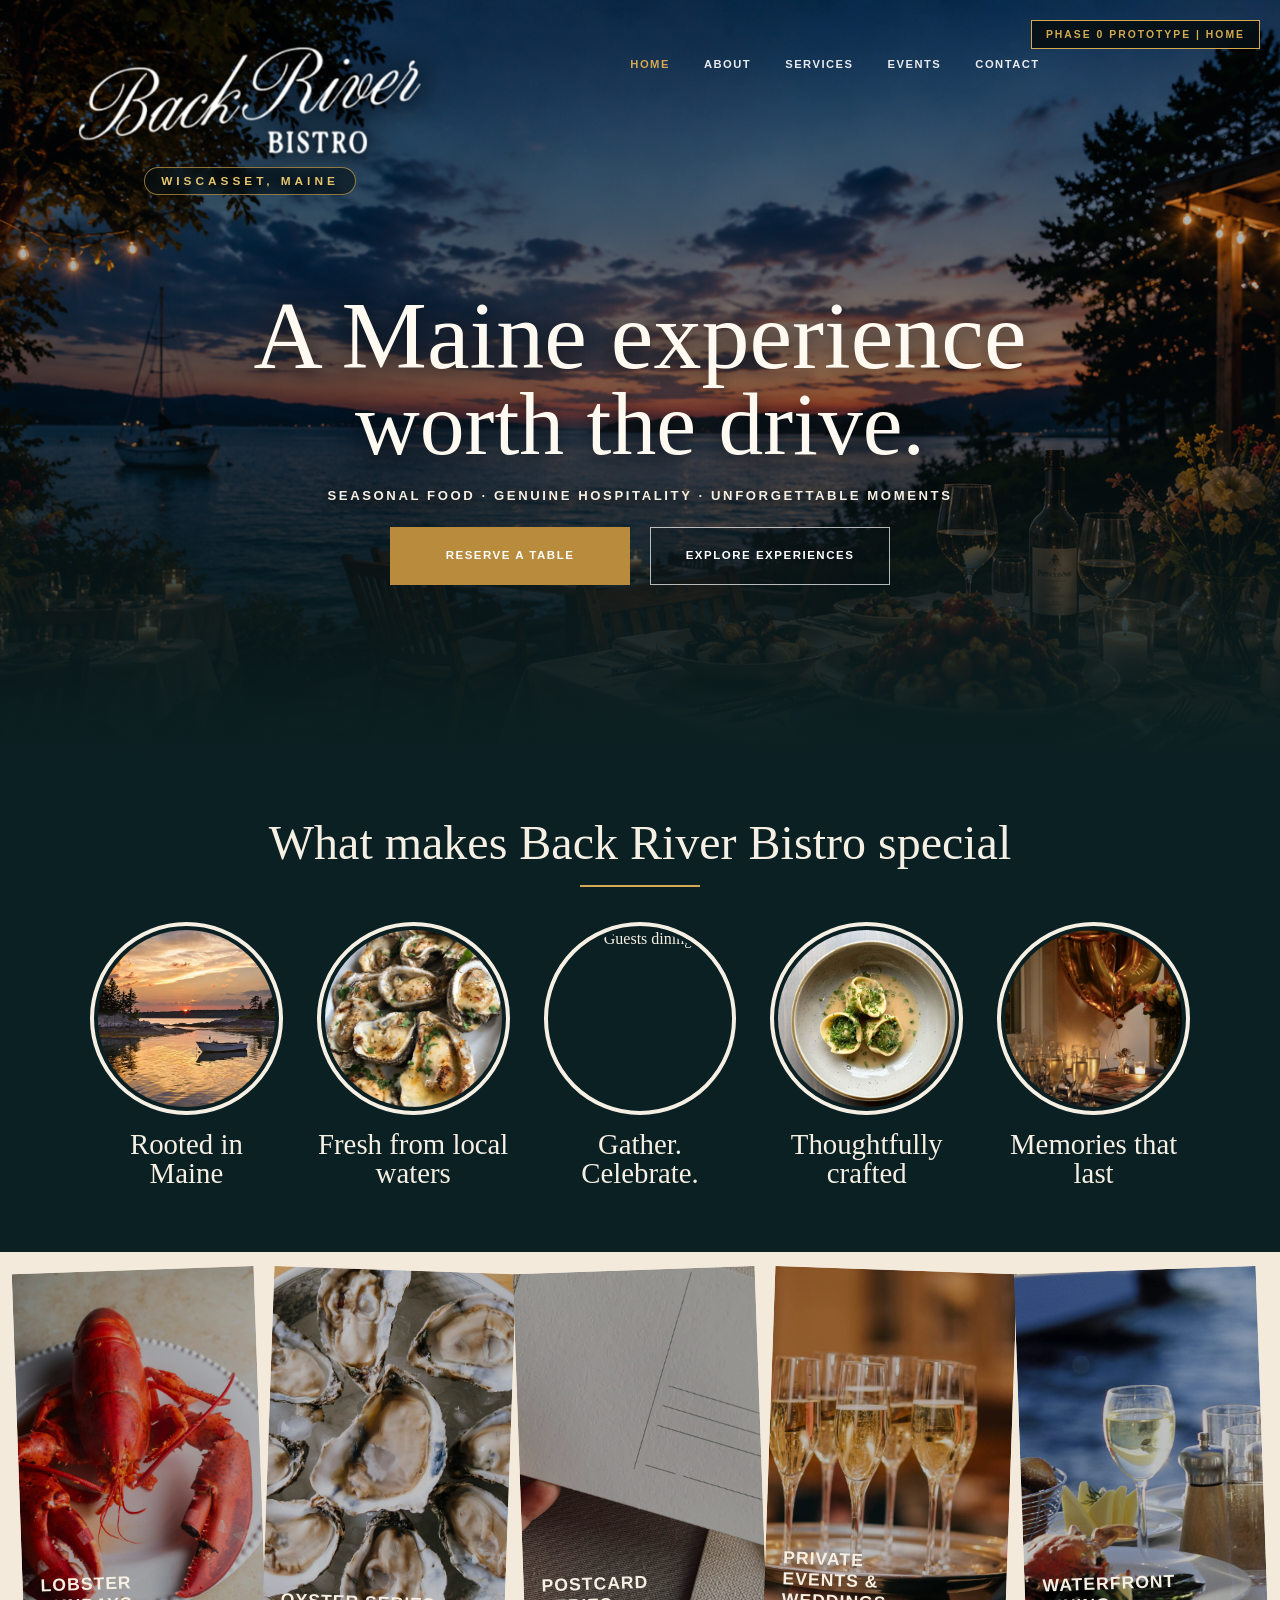
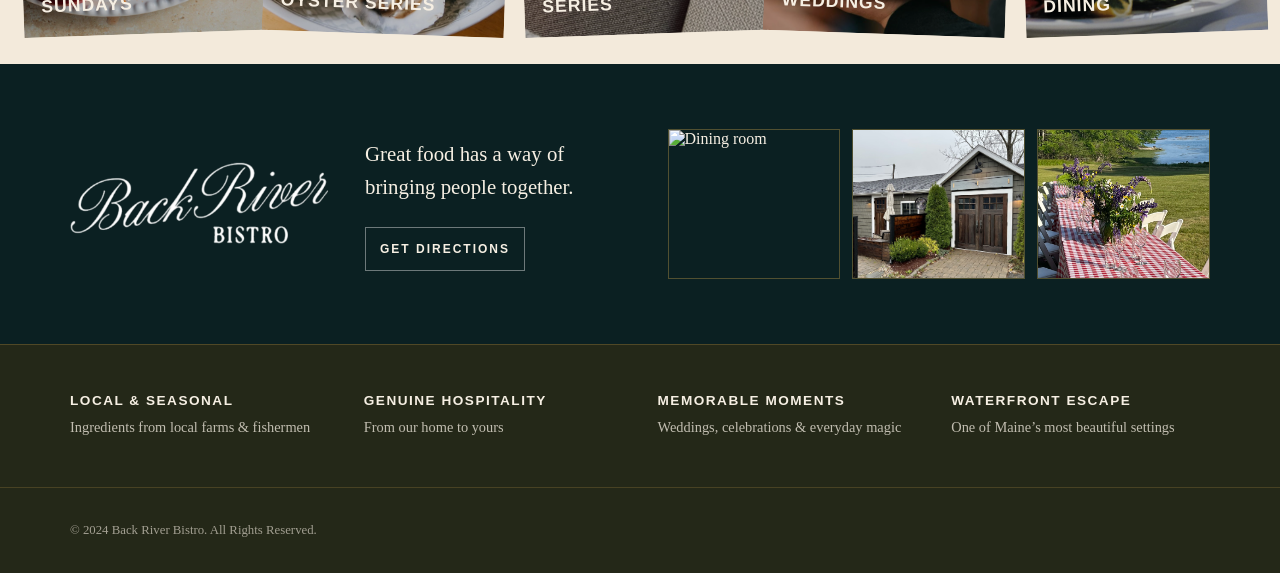
==== index.html @ caa7bf9b "Initial Prototype Version" ====
<!DOCTYPE html>
<html lang="en">
<head>
  <meta charset="UTF-8" />
  <meta name="viewport" content="width=device-width, initial-scale=1.0" />
  <title>Home | Back River Bistro</title>
  <link rel="stylesheet" href="../css/brb_style.css" />
</head>
<body>
    <div class="prototype-ribbon">
        Phase 0 Prototype | Home
    </div>
    <!--HEADER / HERO-->
    <header>
        <section class="hero">
            <nav class="navbar" aria-label="Main navigation">
                <div class="logo">
                    <a href="index.html">
                    <img
                        src="../assets/home/brb_logo.png"
                        alt="Back River Bistro"
                        class="logo-img"
                    >
                    </a>

                    <span class="logo-tagline">
                    Wiscasset, Maine
                    </span>
                </div>

                <ul class="nav-links">
                    <li><a href="index.html" class="active">Home</a></li>
                    <li><a href="about.html">About</a></li>
                    <li><a href="services.html">Services</a></li>
                    <li><a href="events.html">Events</a></li>
                    <li><a href="contact.html">Contact</a></li>
                </ul>

            </nav>
        
        

            <div class="hero-content">
                <h1>
                    <span>A Maine experience</span>
                    worth the drive.
                </h1>

                <p>Seasonal food · Genuine hospitality · Unforgettable moments</p>

                <div class="hero-buttons">
                    <a href="#" class="btn-primary">Reserve a Table</a>
                    <a href="events.html" class="btn outline">Explore Experiences</a>
                </div>
            </div>
        </section>
    </header>

    <!-- WHAT MAKES BRB SPECIAL -->
    <main>
        <section class="special-section">
            <h2>What makes Back River Bistro special</h2>

            <div class="special-grid">
                <div class="special-item">
                    <img src="../assets/home/maine-sunset.jpg" alt="Maine sunset">
                    <h3>Rooted in Maine</h3>
                </div>

                <div class="special-item">
                    <img src="../assets/home/oysters_1.jpeg" alt="Fresh oysters">
                    <h3>Fresh from local waters</h3>
                </div>

                <div class="special-item">
                    <img src="../assets/home/dining.jpg" alt="Guests dining">
                    <h3>Gather. Celebrate.</h3>
                </div>

                <div class="special-item">
                    <img src="../assets/home/dish.png" alt="Thoughtfully crafted dish">
                    <h3>Thoughtfully crafted</h3>
                </div>

                <div class="special-item">
                    <img src="../assets/home/brb_at_night.jpg" alt="Back River Bistro at night">
                    <h3>Memories that last</h3>
                </div>  

            </div>
        </section>

        <!-- EXPERIENCE CARDS -->
        <section class="experience-strip">
            <a href="#" class="experience-card">
                <img src="../assets/home/lobster.jpg" alt="Lobster Sundays">
                <h3>Lobster Sundays</h3>
            </a>

            <a href="#" class="experience-card">
                <img src="../assets/home/oysters_2.jpeg" alt="Oyster Series">
                <h3>Oyster Series</h3>
            </a>

            <a href="#" class="experience-card">
                <img src="../assets/home/postcard.png" alt="Postcard Series">
                <h3>Postcard Series</h3>
            </a>

            <a href="#" class="experience-card">
                <img src="../assets/home/private_events.png" alt="Private Events">
                <h3>Private Events & Weddings</h3>
            </a>

            <a href="#" class="experience-card">
                <img src="../assets/home/waterfront.png" alt="Waterfront Dining">
                <h3>Waterfront Dining</h3>
            </a>
        </section>

        <!-- CTA / MINI GALLERY -->
        <section class="bottom-showcase">
        <div class="showcase-text">

            <img
                src="../assets/home/brb_logo.png"
                alt="Back River Bistro Logo"
                class="showcase-logo"
            >

            <div class="showcase-content">

                <p class="showcase-message">
                    Great food has a way of bringing people together.
                </p>

                <a href="contact.html" class="showcase-btn">
                    Get Directions
                </a>

            </div>

        </div>   
            <div class="mini-gallery">
                <img src="../assets/home/dining.jpg" alt="Dining room">
                <img src="../assets/home/brb_img_1.jpeg" alt="Back River Bistro exterior">
                <img src="../assets/home/patio_dining.jpg" alt="Patio dining">
            </div>
        </section>
        <!--FOOTER FEATURES-->
        <section class="feature-footer">
            <div>
                <h4>Local & Seasonal</h4>
                <p>Ingredients from local farms & fishermen</p>
            </div>

            <div>
                <h4>Genuine Hospitality</h4>
                <p>From our home to yours</p>
            </div>

            <div>
                <h4>Memorable Moments</h4>
                <p>Weddings, celebrations & everyday magic</p>
            </div>

            <div>
                <h4>Waterfront Escape</h4>
                <p>One of Maine’s most beautiful settings</p>
            </div>        
        </section>

    </main>

    <footer>
        <p>© 2024 Back River Bistro. All Rights Reserved.</p>
    </footer>
</body>
</html>
---- css/brb_style.css ----
.prototype-ribbon {
    position: fixed;
    top: 20px;
    right: 20px;

    background: rgba(5,15,18,.9);
    color: #d4a94f;

    border: 1px solid #d4a94f;

    padding: 8px 14px;

    font-family: Arial, sans-serif;
    font-size: .65rem;
    font-weight: 700;
    letter-spacing: 2px;
    text-transform: uppercase;

    backdrop-filter: blur(8px);

    z-index: 9999;
}

/* =========================
   BACK RIVER BISTRO HOME
========================= */

html {
    scroll-behavior: smooth;
}

* {
    margin: 0;
    padding: 0;
    box-sizing: border-box;
}

body {
    font-family: Georgia, "Times New Roman", serif;
    background: #071315;
    color: #f6efe3;
}

a {
    text-decoration: none;
    color: inherit;
}

img {
    width: 100%;
    display: block;
}

/* HERO */

.hero {
    min-height: 760px;
    position: relative;
    padding: 28px 55px 80px;
    background:
        linear-gradient(
            rgba(5, 15, 18, 0.15),
            rgba(5, 15, 18, 0.68)
        ),
        url("../assets/home/home-hero.jpg") center/cover no-repeat;
    overflow: hidden;
}

.hero::after {
    content: "";
    position: absolute;
    inset: 0;
    background:
        radial-gradient(circle at center, rgba(255,255,255,0.05), transparent 40%),
        linear-gradient(to bottom, transparent 55%, #0b2022 100%);
    z-index: 1;
    pointer-events: none;
}

/* NAVBAR */

.navbar {
    width: 100%;
    max-width: 1450px;
    margin: 0 auto;
    display: grid;
    grid-template-columns: 390px 1fr auto;
    align-items: start;
    gap: 32px;
    position: relative;
    z-index: 3;
}

/* LOGO */

.logo {
    width: 390px;
    padding-top: 18px;
    display: flex;
    flex-direction: column;
    align-items: center;
}

.logo-img {
    width: 345px;
    max-width: 100%;
    filter:
        brightness(1.35)
        contrast(1.1)
        drop-shadow(0 4px 12px rgba(0,0,0,.95))
        drop-shadow(0 0 20px rgba(0,0,0,.7));
}

.logo-tagline {
    margin-top: 10px;
    padding: 6px 16px;
    background: rgba(5, 15, 18, .58);
    border: 1px solid rgba(212,169,79,.65);
    border-radius: 30px;
    backdrop-filter: blur(5px);

    font-family: Arial, sans-serif;
    font-size: .74rem;
    font-weight: 700;
    letter-spacing: 4px;
    text-transform: uppercase;
    color: #e5c46f;
    text-shadow: 0 2px 8px rgba(0,0,0,.9);
}

/* NAV LINKS */

.nav-links {
    list-style: none;
    display: flex;
    justify-content: center;
    gap: 34px;
    margin-top: 30px;

    font-family: Arial, sans-serif;
    font-size: 0.7rem;
    font-weight: 700;
    text-transform: uppercase;
    letter-spacing: 1.5px;
}

.nav-links a {
    color: #fff;
    opacity: 0.9;
    transition: color .25s ease, opacity .25s ease;
}

.nav-links a:hover,
.nav-links .active {
    color: #d4a94f;
    opacity: 1;
}

/* BUTTONS */


.btn-primary:hover {
    background: #d0a04d;
    transform: translateY(-2px);
}

/* HERO CONTENT */

.hero-content {
    position: relative;
    z-index: 3;
    text-align: center;
    max-width: 950px;
    margin: 95px auto 0;
}

.hero-content h1 {
    font-size: clamp(3.8rem, 7vw, 6.9rem);
    line-height: 0.95;
    font-weight: 400;
    color: #fffaf1;
    text-shadow: 0 5px 22px rgba(0,0,0,.7);
}

.hero-content h1 span {
    display: block;
    font-family: "Brush Script MT", cursive;
    font-size: clamp(4rem, 7.5vw, 7.4rem);
    font-weight: 400;
}

.hero-content p {
    margin-top: 22px;
    font-family: Arial, sans-serif;
    text-transform: uppercase;
    letter-spacing: 2.6px;
    font-size: 0.82rem;
    font-weight: 700;
    color: #f5efe3;
    text-shadow: 0 3px 12px rgba(0,0,0,.85);
}

.hero-buttons {
    margin-top: 24px;
    display: flex;
    justify-content: center;
    align-items: center;
    gap: 20px;
}

.hero-buttons a {
    width: 240px;
    height: 58px;
    padding: 0;

    display: flex;
    align-items: center;
    justify-content: center;

    font-family: Arial, sans-serif;
    font-size: 0.72rem;
    font-weight: 700;
    text-transform: uppercase;
    letter-spacing: 1.5px;
    line-height: 1;

    box-sizing: border-box;
}

.hero-buttons .btn-primary {
    background: #b88b3d;
    color: #fff;
    border: 1px solid #b88b3d;
}

.hero-buttons .btn.outline {
    background: rgba(5, 15, 18, .25);
    color: #fff;
    border: 1px solid rgba(255,255,255,.7);
}

.hero-buttons .btn-primary:hover,
.hero-buttons .btn.outline:hover {
    transform: translateY(-2px);
}

.hero-buttons .btn-primary:hover {
    background: #d0a04d;
    border-color: #d0a04d;
}

.hero-buttons .btn.outline:hover {
    background: rgba(255,255,255,.12);
}

.hero-buttons .btn-primary,
.hero-buttons .btn.outline {
    margin-top: 0;
    padding: 0;
}

/* SPECIAL SECTION */

.special-section {
    background: #0b2022;
    padding: 55px 70px 65px;
    position: relative;
}

.special-section h2 {
    text-align: center;
    font-family: "Brush Script MT", cursive;
    font-size: 3rem;
    font-weight: 400;
    margin-bottom: 35px;
}

.special-section h2::after {
    content: "";
    display: block;

    width: 120px;
    height: 2px;

    margin: 15px auto 0;

    background: #d4a94f;
}

.special-grid {
    display: grid;
    grid-template-columns: repeat(5, 1fr);
    gap: 34px;
    max-width: 1100px;
    margin: 0 auto;
}

.special-item {
    text-align: center;
}

.special-item img {
    aspect-ratio: 1 / 1;
    border-radius: 50%;
    object-fit: cover;

    border: 4px solid #f6efe3;
    padding: 4px;

    transition:
        transform 0.45s ease,
        border-color 0.45s ease,
        box-shadow 0.45s ease;
}

.special-item:hover img {
    transform: scale(1.08);

    border-color: #d4a94f;

    box-shadow:
        0 0 0 4px rgba(212,169,79,.15),
        0 12px 25px rgba(0,0,0,.25);
}

.special-item h3 {
    margin-top: 15px;
    font-family: "Brush Script MT", cursive;
    font-size: 1.8rem;
    font-weight: 400;
    line-height: 1;

    transition:
        color .35s ease,
        transform .35s ease;
}

.special-item:hover h3 {
    color: #d4a94f;
    transform: translateY(-3px);
}

/* EXPERIENCE CARDS */

.experience-strip {
    background: #f3eadb;
    display: grid;
    grid-template-columns: repeat(5, 1fr);
    gap: 8px;
    padding: 18px 18px 30px;
}

.experience-card {
    min-height: 230px;
    position: relative;
    overflow: hidden;
    transform: rotate(-2deg);
    transition:
        transform .35s ease,
        box-shadow .35s ease;
}

.experience-card:hover {
    transform: translateY(-8px) rotate(-2deg);

    box-shadow:
        0 15px 30px rgba(0,0,0,.25);
}

.experience-card:nth-child(even) {
    transform: rotate(2deg);
}

.experience-card:nth-child(even):hover {
    transform: translateY(-8px) rotate(2deg);
}

.experience-card img {
    height: 100%;
    object-fit: cover;
    filter: brightness(0.75);
    transition: transform 0.4s ease;
}

.experience-card:hover img {
    transform: scale(1.08);
}

.experience-card h3 {
    position: absolute;
    left: 18px;
    bottom: 20px;
    font-family: Arial, sans-serif;
    font-size: 1.1rem;
    text-transform: uppercase;
    letter-spacing: 1px;
    max-width: 160px;
}

/* BOTTOM SHOWCASE */

.bottom-showcase {
    background: #0b2022;
    padding: 65px 70px;
    display: grid;
    grid-template-columns: 1fr 1fr;
    gap: 55px;
    align-items: center;
}

.showcase-text {
    display: flex;
    align-items: center;
    gap: 35px;
}

.showcase-logo {
    width: 260px;
    flex-shrink: 0;
}

.showcase-content {
    display: flex;
    flex-direction: column;
    align-items: flex-start;
    gap: 24px;
}

.showcase-message {
    max-width: 280px;
    font-size: 1.3rem;
    line-height: 1.6;
    margin: 0;
}

.showcase-btn {
    display: flex;
    align-items: center;
    justify-content: center;

    width: 160px;
    height: 44px;

    border: 1px solid rgba(255,255,255,.4);

    font-family: Arial, sans-serif;
    font-size: .75rem;
    font-weight: 700;
    letter-spacing: 2px;
    text-transform: uppercase;

    transition: .3s;
}

.showcase-btn:hover {
    background: rgba(212,169,79,.15);
    border-color: #d4a94f;
}

.mini-gallery {
    display: grid;
    grid-template-columns: repeat(3, 1fr);
    gap: 12px;
}

.mini-gallery img {
    height: 150px;
    object-fit: cover;
    border: 1px solid rgba(212,169,79,0.35);
}

/* FEATURE FOOTER */

.feature-footer {
    background: #242818;
    padding: 48px 70px;
    display: grid;
    grid-template-columns: repeat(4, 1fr);
    gap: 35px;
    border-top: 1px solid rgba(212,169,79,0.25);
}


.feature-footer h4 {
    font-family: Arial, sans-serif;
    text-transform: uppercase;
    letter-spacing: 1.5px;
    color: #f6efe3;
    font-size: 0.85rem;
    margin-bottom: 8px;
}

.feature-footer p {
    font-size: 0.9rem;
    line-height: 1.6;
    color: rgba(246,239,227,0.75);
}

/* FOOTER */

footer {
    background: #242818;
    padding: 35px 70px;
    border-top: 1px solid rgba(212,169,79,0.2);
    color: rgba(246,239,227,0.6);
    font-size: 0.8rem;
}

/*******************
MOBILE RESPONSIVE
*********************/


@media (max-width: 1100px) {
    .navbar {
        grid-template-columns: 300px 1fr auto;
        gap: 24px;
    }

    .logo {
        width: 300px;
    }

    .logo-img {
        width: 260px;
    }

    .nav-links {
        gap: 22px;
        font-size: 0.65rem;
    }

    .bottom-showcase {
        grid-template-columns: 1fr;
        gap: 40px;
    }

    .mini-gallery img {
        height: 190px;
    }
}

@media (max-width: 900px) {
    .hero {
        min-height: 760px;
        padding: 24px;
    }

    .navbar {
        grid-template-columns: 1fr;
        justify-items: center;
        gap: 18px;
    }

    .logo {
        width: auto;
        padding-top: 5px;
    }

    .logo-img {
        width: 230px;
    }

    .logo-tagline {
        font-size: .62rem;
        letter-spacing: 3px;
    }

    .nav-links {
        flex-wrap: wrap;
        justify-content: center;
        gap: 18px;
        margin-top: 8px;
    }

    .hero-content {
        margin-top: 70px;
    }

    .special-grid {
        grid-template-columns: repeat(3, 1fr);
    }

    .experience-strip {
        grid-template-columns: repeat(2, 1fr);
    }

    .feature-footer {
        grid-template-columns: repeat(2, 1fr);
    }

    .showcase-text {
        justify-content: center;
    }
}

@media (max-width: 600px) {
    .hero {
        min-height: 720px;
        padding: 20px;
    }

    .logo-img {
        width: 190px;
    }

    .nav-links {
        font-size: .62rem;
        gap: 14px;
    }

    .hero-content h1 {
        font-size: 3.2rem;
    }

    .hero-content h1 span {
        font-size: 3.5rem;
    }

    .hero-content p {
        font-size: .68rem;
        line-height: 1.8;
    }

    .hero-buttons {
        flex-direction: column;
        align-items: center;
    }

    .hero-buttons a {
        width: 100%;
        max-width: 260px;
    }

    .special-section {
        padding: 45px 24px;
    }

    .special-grid,
    .experience-strip,
    .feature-footer {
        grid-template-columns: 1fr;
    }

    .bottom-showcase {
        padding: 50px 24px;
    }

    .showcase-text {
        flex-direction: column;
        text-align: center;
        gap: 24px;
    }

    .showcase-logo {
        width: 240px;
    }

    .showcase-content {
        align-items: center;
    }

    .showcase-message {
        font-size: 1.15rem;
    }

    .mini-gallery {
        grid-template-columns: 1fr;
    }

    .mini-gallery img {
        height: 220px;
    }

    .feature-footer {
        padding: 40px 24px;
        text-align: center;
    }

    footer {
        padding: 28px 24px;
        text-align: center;
    }
}
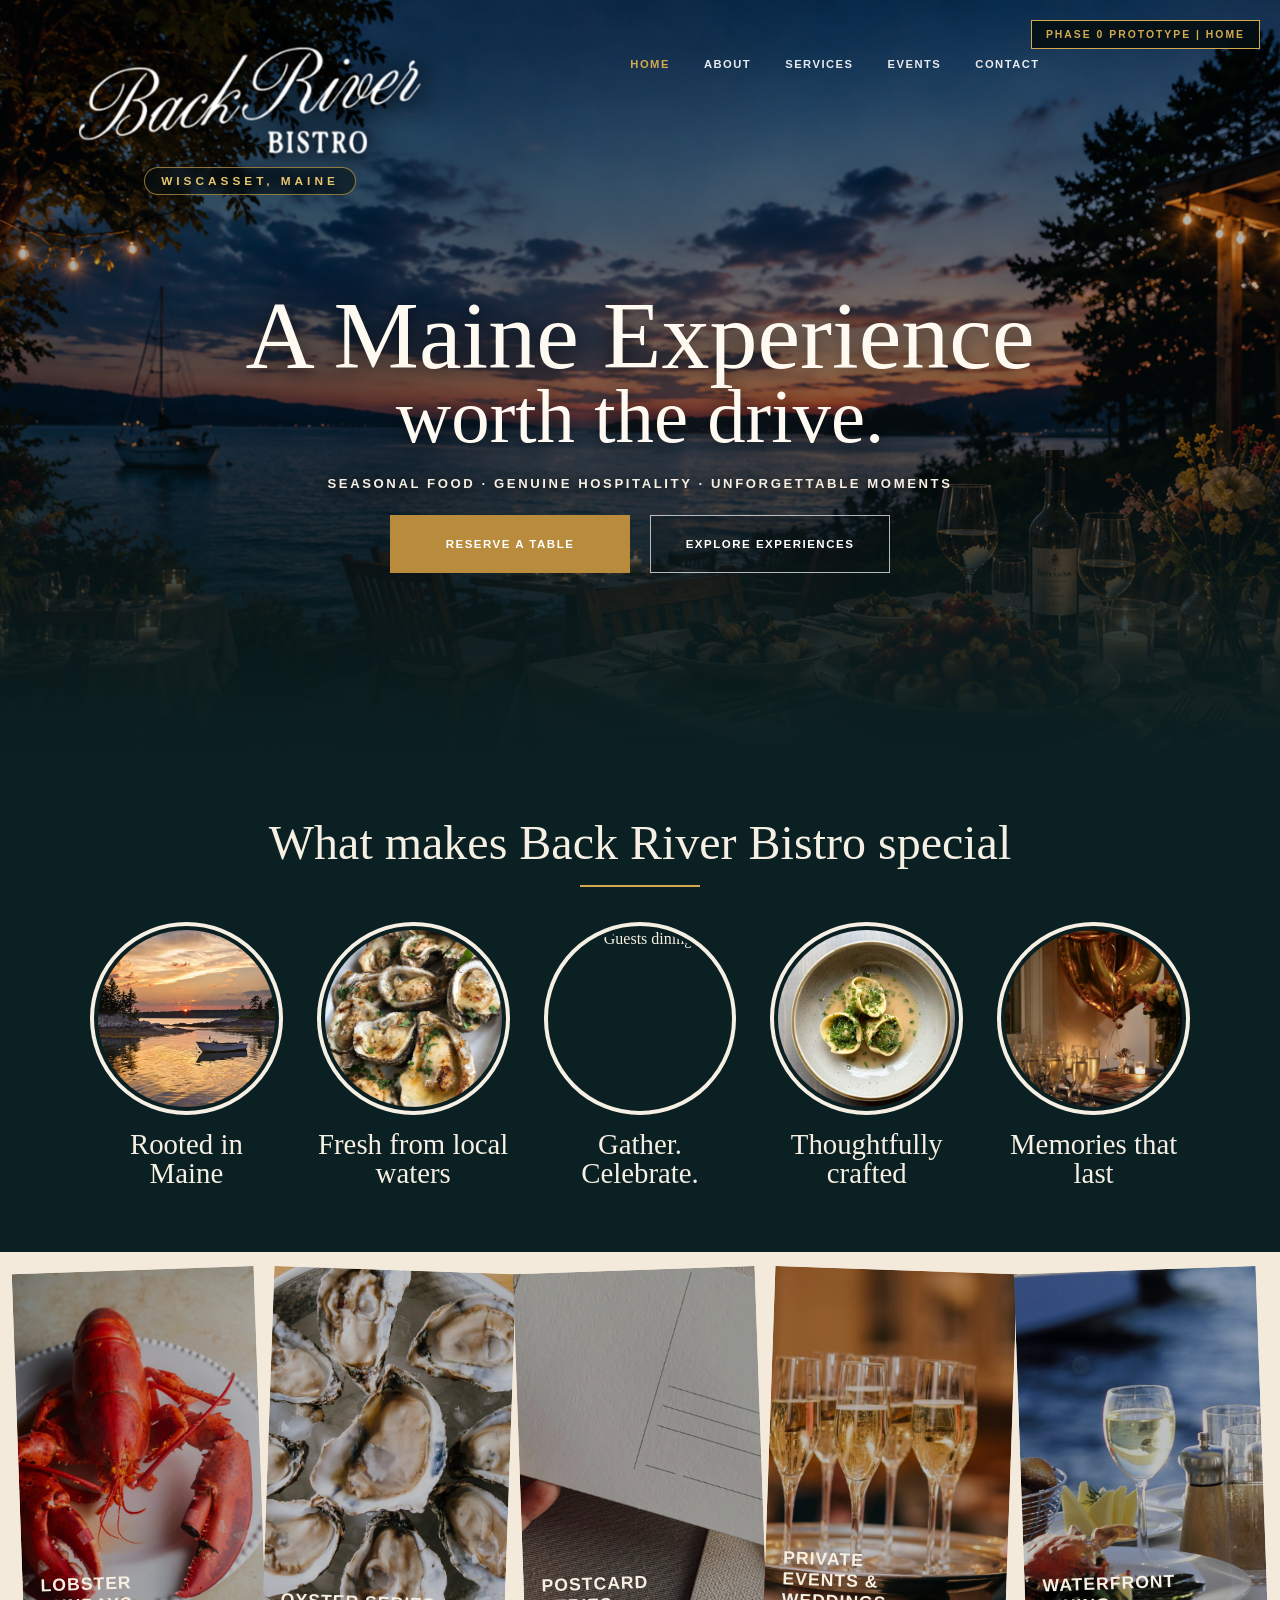
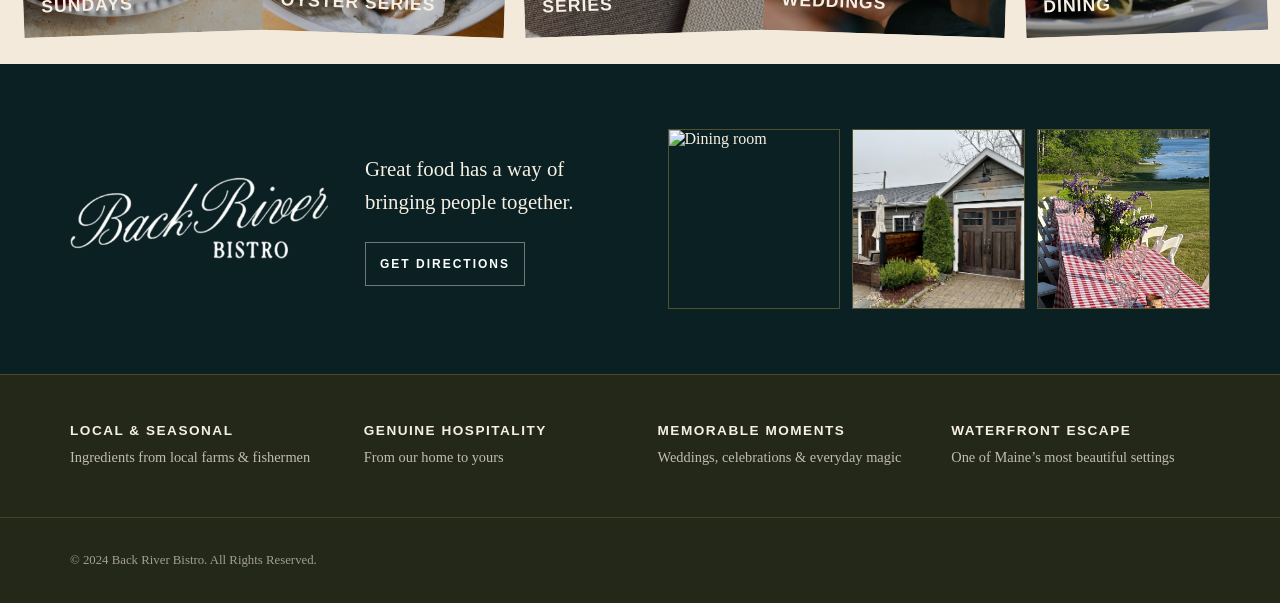
==== commit 43f3e412: "Polish About page responsiveness and reusable CSS" ====
--- a/index.html
+++ b/index.html
@@ -4,7 +4,7 @@
   <meta charset="UTF-8" />
   <meta name="viewport" content="width=device-width, initial-scale=1.0" />
   <title>Home | Back River Bistro</title>
-  <link rel="stylesheet" href="../css/brb_style.css" />
+  <link rel="stylesheet" href="css/brb_style.css" />
 </head>
 <body>
     <div class="prototype-ribbon">
@@ -17,7 +17,7 @@
                 <div class="logo">
                     <a href="index.html">
                     <img
-                        src="../assets/home/brb_logo.png"
+                        src="assets/home/brb_logo.png"
                         alt="Back River Bistro"
                         class="logo-img"
                     >
@@ -42,7 +42,7 @@
 
             <div class="hero-content">
                 <h1>
-                    <span>A Maine experience</span>
+                    <span>A Maine Experience</span>
                     worth the drive.
                 </h1>
 
@@ -59,31 +59,33 @@
     <!-- WHAT MAKES BRB SPECIAL -->
     <main>
         <section class="special-section">
-            <h2>What makes Back River Bistro special</h2>
+            <h2 class="special-title">
+                What makes Back River Bistro special
+            </h2>
 
             <div class="special-grid">
                 <div class="special-item">
-                    <img src="../assets/home/maine-sunset.jpg" alt="Maine sunset">
+                    <img src="assets/home/maine-sunset.jpg" alt="Maine sunset">
                     <h3>Rooted in Maine</h3>
                 </div>
 
                 <div class="special-item">
-                    <img src="../assets/home/oysters_1.jpeg" alt="Fresh oysters">
+                    <img src="assets/home/oysters_1.jpeg" alt="Fresh oysters">
                     <h3>Fresh from local waters</h3>
                 </div>
 
                 <div class="special-item">
-                    <img src="../assets/home/dining.jpg" alt="Guests dining">
+                    <img src="assets/home/dining.jpg" alt="Guests dining">
                     <h3>Gather. Celebrate.</h3>
                 </div>
 
                 <div class="special-item">
-                    <img src="../assets/home/dish.png" alt="Thoughtfully crafted dish">
+                    <img src="assets/home/dish.png" alt="Thoughtfully crafted dish">
                     <h3>Thoughtfully crafted</h3>
                 </div>
 
                 <div class="special-item">
-                    <img src="../assets/home/brb_at_night.jpg" alt="Back River Bistro at night">
+                    <img src="assets/home/brb_at_night.jpg" alt="Back River Bistro at night">
                     <h3>Memories that last</h3>
                 </div>  
 
@@ -93,27 +95,27 @@
         <!-- EXPERIENCE CARDS -->
         <section class="experience-strip">
             <a href="#" class="experience-card">
-                <img src="../assets/home/lobster.jpg" alt="Lobster Sundays">
+                <img src="assets/home/lobster.jpg" alt="Lobster Sundays">
                 <h3>Lobster Sundays</h3>
             </a>
 
             <a href="#" class="experience-card">
-                <img src="../assets/home/oysters_2.jpeg" alt="Oyster Series">
+                <img src="assets/home/oysters_2.jpeg" alt="Oyster Series">
                 <h3>Oyster Series</h3>
             </a>
 
             <a href="#" class="experience-card">
-                <img src="../assets/home/postcard.png" alt="Postcard Series">
+                <img src="assets/home/postcard.png" alt="Postcard Series">
                 <h3>Postcard Series</h3>
             </a>
 
             <a href="#" class="experience-card">
-                <img src="../assets/home/private_events.png" alt="Private Events">
+                <img src="assets/home/private_events.png" alt="Private Events">
                 <h3>Private Events & Weddings</h3>
             </a>
 
             <a href="#" class="experience-card">
-                <img src="../assets/home/waterfront.png" alt="Waterfront Dining">
+                <img src="assets/home/waterfront.png" alt="Waterfront Dining">
                 <h3>Waterfront Dining</h3>
             </a>
         </section>
@@ -123,7 +125,7 @@
         <div class="showcase-text">
 
             <img
-                src="../assets/home/brb_logo.png"
+                src="assets/home/brb_logo.png"
                 alt="Back River Bistro Logo"
                 class="showcase-logo"
             >
@@ -142,9 +144,9 @@
 
         </div>   
             <div class="mini-gallery">
-                <img src="../assets/home/dining.jpg" alt="Dining room">
-                <img src="../assets/home/brb_img_1.jpeg" alt="Back River Bistro exterior">
-                <img src="../assets/home/patio_dining.jpg" alt="Patio dining">
+                <img src="assets/home/dining.jpg" alt="Dining room">
+                <img src="assets/home/brb_img_1.jpeg" alt="Back River Bistro exterior">
+                <img src="assets/home/patio_dining.jpg" alt="Patio dining">
             </div>
         </section>
         <!--FOOTER FEATURES-->
--- a/css/brb_style.css
+++ b/css/brb_style.css
@@ -1,87 +1,159 @@
+/* =========================
+   BACK RIVER BISTRO
+   PHASE 0 PROTOTYPE CSS
+========================= */
+
+:root {
+    --dark: #071315;
+    --deep-teal: #0b2022;
+    --olive: #242818;
+    --olive-dark: #1f2416;
+    --cream: #f6efe3;
+    --cream-dark: #efe7d8;
+    --gold: #b88b3d;
+    --gold-light: #d4a94f;
+    --text-dark: #1d1d1d;
+    --text-muted: #555;
+    --white: #fff;
+
+    --font-serif: Georgia, "Times New Roman", serif;
+    --font-script: "Brush Script MT", cursive;
+    --font-sans: Arial, sans-serif;
+
+    --content-wide: 1450px;
+    --transition: 0.3s ease;
+}
+
+/* =========================
+   RESET / BASE
+========================= */
+
+html {
+    scroll-behavior: smooth;
+}
+
+* {
+    margin: 0;
+    padding: 0;
+    box-sizing: border-box;
+}
+
+body {
+    font-family: var(--font-serif);
+    background: var(--dark);
+    color: var(--cream);
+}
+
+a {
+    text-decoration: none;
+    color: inherit;
+}
+
+img {
+    width: 100%;
+    display: block;
+}
+
+/* =========================
+   PROTOTYPE RIBBON
+========================= */
+
 .prototype-ribbon {
     position: fixed;
     top: 20px;
     right: 20px;
-
     background: rgba(5,15,18,.9);
-    color: #d4a94f;
-
-    border: 1px solid #d4a94f;
-
+    color: var(--gold-light);
+    border: 1px solid var(--gold-light);
     padding: 8px 14px;
-
-    font-family: Arial, sans-serif;
+    font-family: var(--font-sans);
     font-size: .65rem;
     font-weight: 700;
     letter-spacing: 2px;
     text-transform: uppercase;
-
     backdrop-filter: blur(8px);
-
     z-index: 9999;
 }
 
 /* =========================
-   BACK RIVER BISTRO HOME
+   REUSABLE BUTTONS
 ========================= */
 
-html {
-    scroll-behavior: smooth;
-}
-
-* {
-    margin: 0;
-    padding: 0;
-    box-sizing: border-box;
-}
-
-body {
-    font-family: Georgia, "Times New Roman", serif;
-    background: #071315;
-    color: #f6efe3;
-}
-
-a {
-    text-decoration: none;
-    color: inherit;
-}
-
-img {
-    width: 100%;
-    display: block;
-}
-
-/* HERO */
-
-.hero {
-    min-height: 760px;
+.btn,
+.btn-primary,
+.btn-outline,
+.small-outline-btn,
+.showcase-btn {
+    display: inline-flex;
+    align-items: center;
+    justify-content: center;
+    font-family: var(--font-sans);
+    font-weight: 700;
+    text-transform: uppercase;
+    letter-spacing: 1.5px;
+    transition: var(--transition);
+}
+
+.btn-primary {
+    background: var(--gold);
+    color: var(--white);
+    border: 1px solid var(--gold);
+}
+
+.btn-primary:hover {
+    background: #d0a04d;
+    border-color: #d0a04d;
+    transform: translateY(-2px);
+}
+
+.btn-outline,
+.showcase-btn,
+.small-outline-btn {
+    background: transparent;
+    color: var(--gold);
+    border: 1px solid var(--gold);
+}
+
+.btn-outline:hover,
+.showcase-btn:hover,
+.small-outline-btn:hover {
+    background: var(--gold);
+    color: var(--white);
+}
+
+/* =========================
+   UNIVERSAL SECTION DIVIDER
+========================= */
+
+.section-divider {
     position: relative;
-    padding: 28px 55px 80px;
-    background:
-        linear-gradient(
-            rgba(5, 15, 18, 0.15),
-            rgba(5, 15, 18, 0.68)
-        ),
-        url("../assets/home/home-hero.jpg") center/cover no-repeat;
-    overflow: hidden;
-}
-
-.hero::after {
+}
+
+.section-divider::before {
     content: "";
     position: absolute;
-    inset: 0;
-    background:
-        radial-gradient(circle at center, rgba(255,255,255,0.05), transparent 40%),
-        linear-gradient(to bottom, transparent 55%, #0b2022 100%);
-    z-index: 1;
-    pointer-events: none;
-}
-
-/* NAVBAR */
+    top: -2px;
+    left: 0;
+    width: 100%;
+    height: 4px;
+    background: linear-gradient(
+        to bottom,
+        var(--cream) 0,
+        var(--cream) 2px,
+        rgba(212,169,79,.65) 2px,
+        rgba(212,169,79,.65) 4px
+    );
+    box-shadow: 0 1px 3px rgba(0,0,0,.08);
+    z-index: 10;
+}
+
+/* =========================
+   NAVBAR / LOGO
+========================= */
 
 .navbar {
     width: 100%;
-    max-width: 1450px;
+    max-width: var(--content-wide);
     margin: 0 auto;
     display: grid;
     grid-template-columns: 390px 1fr auto;
@@ -90,8 +162,6 @@
     position: relative;
     z-index: 3;
 }
-
-/* LOGO */
 
 .logo {
     width: 390px;
@@ -118,8 +188,7 @@
     border: 1px solid rgba(212,169,79,.65);
     border-radius: 30px;
     backdrop-filter: blur(5px);
-
-    font-family: Arial, sans-serif;
+    font-family: var(--font-sans);
     font-size: .74rem;
     font-weight: 700;
     letter-spacing: 4px;
@@ -128,43 +197,87 @@
     text-shadow: 0 2px 8px rgba(0,0,0,.9);
 }
 
-/* NAV LINKS */
-
 .nav-links {
     list-style: none;
     display: flex;
     justify-content: center;
     gap: 34px;
     margin-top: 30px;
-
-    font-family: Arial, sans-serif;
-    font-size: 0.7rem;
+    font-family: var(--font-sans);
+    font-size: .7rem;
     font-weight: 700;
     text-transform: uppercase;
     letter-spacing: 1.5px;
 }
 
 .nav-links a {
-    color: #fff;
-    opacity: 0.9;
-    transition: color .25s ease, opacity .25s ease;
+    color: var(--white);
+    opacity: .9;
+    transition: var(--transition);
 }
 
 .nav-links a:hover,
 .nav-links .active {
-    color: #d4a94f;
+    color: var(--gold-light);
     opacity: 1;
 }
 
-/* BUTTONS */
-
-
-.btn-primary:hover {
-    background: #d0a04d;
-    transform: translateY(-2px);
-}
-
-/* HERO CONTENT */
+/* =========================
+   REUSABLE EYEBROW
+========================= */
+
+.eyebrow{
+    display: inline-flex;
+    flex-direction: column;
+    align-items: flex-start;
+
+    font-family: var(--font-script);
+    font-size: 2.3rem;
+    font-weight: 400;
+    line-height: 1;
+
+    color: var(--gold);
+
+    margin-bottom: 22px;
+}
+
+.eyebrow::after{
+    content: "";
+    display: block;
+
+    width: 56px;
+    height: 2px;
+
+    margin-top: 12px;
+
+    background: var(--gold-light);
+    opacity: .8;
+}
+
+/* =========================
+   HOME PAGE
+========================= */
+
+.hero {
+    min-height: 760px;
+    position: relative;
+    padding: 28px 55px 80px;
+    background:
+        linear-gradient(rgba(5, 15, 18, .15), rgba(5, 15, 18, .68)),
+        url("../assets/home/home-hero.jpg") center/cover no-repeat;
+    overflow: hidden;
+}
+
+.hero::after {
+    content: "";
+    position: absolute;
+    inset: 0;
+    background:
+        radial-gradient(circle at center, rgba(255,255,255,.05), transparent 40%),
+        linear-gradient(to bottom, transparent 55%, var(--deep-teal) 100%);
+    z-index: 1;
+    pointer-events: none;
+}
 
 .hero-content {
     position: relative;
@@ -175,8 +288,8 @@
 }
 
 .hero-content h1 {
-    font-size: clamp(3.8rem, 7vw, 6.9rem);
-    line-height: 0.95;
+    font-size: clamp(3.2rem, 6vw, 5.8rem);
+    line-height: .95;
     font-weight: 400;
     color: #fffaf1;
     text-shadow: 0 5px 22px rgba(0,0,0,.7);
@@ -184,19 +297,19 @@
 
 .hero-content h1 span {
     display: block;
-    font-family: "Brush Script MT", cursive;
+    font-family: var(--font-script);
     font-size: clamp(4rem, 7.5vw, 7.4rem);
     font-weight: 400;
 }
 
 .hero-content p {
     margin-top: 22px;
-    font-family: Arial, sans-serif;
+    font-family: var(--font-sans);
     text-transform: uppercase;
     letter-spacing: 2.6px;
-    font-size: 0.82rem;
+    font-size: .82rem;
     font-weight: 700;
-    color: #f5efe3;
+    color: var(--cream);
     text-shadow: 0 3px 12px rgba(0,0,0,.85);
 }
 
@@ -212,64 +325,31 @@
     width: 240px;
     height: 58px;
     padding: 0;
-
-    display: flex;
-    align-items: center;
-    justify-content: center;
-
-    font-family: Arial, sans-serif;
-    font-size: 0.72rem;
-    font-weight: 700;
-    text-transform: uppercase;
-    letter-spacing: 1.5px;
-    line-height: 1;
-
-    box-sizing: border-box;
-}
-
-.hero-buttons .btn-primary {
-    background: #b88b3d;
-    color: #fff;
-    border: 1px solid #b88b3d;
+    font-size: .72rem;
 }
 
 .hero-buttons .btn.outline {
     background: rgba(5, 15, 18, .25);
-    color: #fff;
+    color: var(--white);
     border: 1px solid rgba(255,255,255,.7);
-}
-
-.hero-buttons .btn-primary:hover,
-.hero-buttons .btn.outline:hover {
-    transform: translateY(-2px);
-}
-
-.hero-buttons .btn-primary:hover {
-    background: #d0a04d;
-    border-color: #d0a04d;
 }
 
 .hero-buttons .btn.outline:hover {
     background: rgba(255,255,255,.12);
-}
-
-.hero-buttons .btn-primary,
-.hero-buttons .btn.outline {
-    margin-top: 0;
-    padding: 0;
+    transform: translateY(-2px);
 }
 
 /* SPECIAL SECTION */
 
 .special-section {
-    background: #0b2022;
+    background: var(--deep-teal);
     padding: 55px 70px 65px;
     position: relative;
 }
 
 .special-section h2 {
     text-align: center;
-    font-family: "Brush Script MT", cursive;
+    font-family: var(--font-script);
     font-size: 3rem;
     font-weight: 400;
     margin-bottom: 35px;
@@ -278,13 +358,10 @@
 .special-section h2::after {
     content: "";
     display: block;
-
     width: 120px;
     height: 2px;
-
     margin: 15px auto 0;
-
-    background: #d4a94f;
+    background: var(--gold-light);
 }
 
 .special-grid {
@@ -303,21 +380,14 @@
     aspect-ratio: 1 / 1;
     border-radius: 50%;
     object-fit: cover;
-
-    border: 4px solid #f6efe3;
+    border: 4px solid var(--cream);
     padding: 4px;
-
-    transition:
-        transform 0.45s ease,
-        border-color 0.45s ease,
-        box-shadow 0.45s ease;
+    transition: transform .45s ease, border-color .45s ease, box-shadow .45s ease;
 }
 
 .special-item:hover img {
     transform: scale(1.08);
-
-    border-color: #d4a94f;
-
+    border-color: var(--gold-light);
     box-shadow:
         0 0 0 4px rgba(212,169,79,.15),
         0 12px 25px rgba(0,0,0,.25);
@@ -325,18 +395,15 @@
 
 .special-item h3 {
     margin-top: 15px;
-    font-family: "Brush Script MT", cursive;
+    font-family: var(--font-script);
     font-size: 1.8rem;
     font-weight: 400;
     line-height: 1;
-
-    transition:
-        color .35s ease,
-        transform .35s ease;
+    transition: var(--transition);
 }
 
 .special-item:hover h3 {
-    color: #d4a94f;
+    color: var(--gold-light);
     transform: translateY(-3px);
 }
 
@@ -355,20 +422,16 @@
     position: relative;
     overflow: hidden;
     transform: rotate(-2deg);
-    transition:
-        transform .35s ease,
-        box-shadow .35s ease;
+    transition: transform .35s ease, box-shadow .35s ease;
+}
+
+.experience-card:nth-child(even) {
+    transform: rotate(2deg);
 }
 
 .experience-card:hover {
     transform: translateY(-8px) rotate(-2deg);
-
-    box-shadow:
-        0 15px 30px rgba(0,0,0,.25);
-}
-
-.experience-card:nth-child(even) {
-    transform: rotate(2deg);
+    box-shadow: 0 15px 30px rgba(0,0,0,.25);
 }
 
 .experience-card:nth-child(even):hover {
@@ -378,8 +441,8 @@
 .experience-card img {
     height: 100%;
     object-fit: cover;
-    filter: brightness(0.75);
-    transition: transform 0.4s ease;
+    filter: brightness(.75);
+    transition: transform .4s ease;
 }
 
 .experience-card:hover img {
@@ -390,7 +453,7 @@
     position: absolute;
     left: 18px;
     bottom: 20px;
-    font-family: Arial, sans-serif;
+    font-family: var(--font-sans);
     font-size: 1.1rem;
     text-transform: uppercase;
     letter-spacing: 1px;
@@ -400,7 +463,7 @@
 /* BOTTOM SHOWCASE */
 
 .bottom-showcase {
-    background: #0b2022;
+    background: var(--deep-teal);
     padding: 65px 70px;
     display: grid;
     grid-template-columns: 1fr 1fr;
@@ -430,31 +493,20 @@
     max-width: 280px;
     font-size: 1.3rem;
     line-height: 1.6;
-    margin: 0;
 }
 
 .showcase-btn {
-    display: flex;
-    align-items: center;
-    justify-content: center;
-
     width: 160px;
     height: 44px;
-
-    border: 1px solid rgba(255,255,255,.4);
-
-    font-family: Arial, sans-serif;
     font-size: .75rem;
-    font-weight: 700;
     letter-spacing: 2px;
-    text-transform: uppercase;
-
-    transition: .3s;
+    color: var(--white);
+    border-color: rgba(255,255,255,.4);
 }
 
 .showcase-btn:hover {
     background: rgba(212,169,79,.15);
-    border-color: #d4a94f;
+    border-color: var(--gold-light);
 }
 
 .mini-gallery {
@@ -464,52 +516,277 @@
 }
 
 .mini-gallery img {
-    height: 150px;
+    height: 180px;
     object-fit: cover;
-    border: 1px solid rgba(212,169,79,0.35);
-}
+    border: 1px solid rgba(212,169,79,.35);
+}
+
+
 
 /* FEATURE FOOTER */
 
 .feature-footer {
-    background: #242818;
+    background: var(--olive);
     padding: 48px 70px;
     display: grid;
     grid-template-columns: repeat(4, 1fr);
     gap: 35px;
-    border-top: 1px solid rgba(212,169,79,0.25);
-}
-
+    border-top: 1px solid rgba(212,169,79,.25);
+}
 
 .feature-footer h4 {
-    font-family: Arial, sans-serif;
+    font-family: var(--font-sans);
     text-transform: uppercase;
     letter-spacing: 1.5px;
-    color: #f6efe3;
-    font-size: 0.85rem;
+    font-size: .85rem;
     margin-bottom: 8px;
 }
 
 .feature-footer p {
-    font-size: 0.9rem;
+    font-size: .9rem;
     line-height: 1.6;
-    color: rgba(246,239,227,0.75);
-}
-
-/* FOOTER */
+    color: rgba(246,239,227,.75);
+}
 
 footer {
-    background: #242818;
+    background: var(--olive);
     padding: 35px 70px;
-    border-top: 1px solid rgba(212,169,79,0.2);
-    color: rgba(246,239,227,0.6);
-    font-size: 0.8rem;
-}
-
-/*******************
-MOBILE RESPONSIVE
-*********************/
-
+    border-top: 1px solid rgba(212,169,79,.2);
+    color: rgba(246,239,227,.6);
+    font-size: .8rem;
+}
+
+/* =========================
+   ABOUT PAGE
+========================= */
+
+.about-hero {
+    background: var(--cream);
+    color: var(--text-dark);
+    padding: 35px 60px 0;
+}
+
+.about-hero .nav-links a {
+    color: var(--text-dark);
+}
+
+.about-hero .nav-links a:hover,
+.about-hero .nav-links .active {
+    color: var(--gold);
+}
+
+.about-hero-content {
+    max-width: 1400px;
+    margin: 35px auto 0;
+    display: grid;
+    grid-template-columns: 42% 58%;
+    align-items: center;
+    gap: 50px;
+    padding:80px 0;
+}
+
+.about-hero-content > div:first-child {
+    padding-right: 25px;
+}
+
+
+.about-hero-content h1 {
+    font-size: 4rem;
+    font-weight: 400;
+    color: var(--text-dark);
+    margin-bottom: 28px;
+}
+
+.about-hero-content p:not(.eyebrow) {
+    font-size: 1rem;
+    line-height: 2;
+    color: #444;
+    margin-bottom: 25px;
+    max-width: 520px;
+}
+
+.about-hero-content .eyebrow{
+    font-size: 2.7rem;
+    margin-bottom: 26px;
+}
+
+.about-hero-content .eyebrow::after{
+    width:56px;
+    margin-top:12px;
+}
+
+.text-link {
+    display: inline-block;
+    margin-top: 10px;
+    font-family: var(--font-sans);
+    font-size: .82rem;
+    font-weight: 700;
+    text-transform: uppercase;
+    letter-spacing: 2px;
+    color: var(--text-dark);
+    transition: var(--transition);
+}
+
+.text-link:hover {
+    color: var(--gold);
+}
+
+.about-hero-image {
+    display: flex;
+    align-items: center;
+    justify-content: center;
+}
+
+.about-hero-image img {
+    width: 100%;
+    height: auto;
+    object-fit: contain;
+}
+
+/* ABOUT PHILOSOPHY */
+
+.about-philosophy {
+    display: grid;
+    grid-template-columns: 40% 60%;
+    height: 420px;
+    overflow: hidden;
+}
+
+.philosophy-text {
+    background: var(--olive-dark);
+    color: var(--white);
+    padding: 70px 55px;
+    display: flex;
+    flex-direction: column;
+    justify-content: center;
+}
+
+
+.philosophy-text h2 {
+    font-size: 2rem;
+    margin: 10px 0 16px;
+}
+
+.philosophy-text p:not(.eyebrow) {
+    max-width: 560px;
+    line-height: 1.7;
+}
+
+.philosophy-image {
+    background:
+    radial-gradient(
+        circle at center,
+        rgba(255,255,255,.04),
+        transparent 65%
+    ),
+    linear-gradient(
+        90deg,
+        #1d2413,
+        #2b311c
+    );
+    display: flex;
+    align-items: center;
+    justify-content: center;
+    overflow: hidden;
+    height: 420px;
+}
+
+.philosophy-image img {
+    width: 100%;
+    height: 100%;  
+    margin-top: 12px;
+    object-fit: contain;
+    transform: scale(1.08);
+    filter: drop-shadow(0 12px 28px rgba(0,0,0,.25));
+}
+
+/* ABOUT COMMUNITY */
+
+.about-community {
+    display: grid;
+    grid-template-columns: 42% 58%;
+    height: 340px;
+    overflow: hidden;
+    background: var(--cream-dark);
+}
+
+.community-image {
+    height: 340px;
+    overflow: hidden;
+}
+
+.community-image img {
+    height: 100%;
+    object-fit: cover;
+    object-position: center;
+}
+
+.community-text {
+    background: var(--cream-dark);
+    color: var(--text-dark);
+    padding: 70px 55px;
+    display: flex;
+    flex-direction: column;
+    justify-content: center;
+}
+
+.community-text h2 {
+    color: var(--text-dark);
+    font-size: 2rem;
+    font-weight: 400;
+    margin: 8px 0 16px;
+}
+
+.community-text p:not(.eyebrow) {
+    color: #333;
+    line-height: 1.8;
+    margin-bottom: 25px;
+    max-width: 640px;
+}
+
+.small-outline-btn {
+    width: 170px;
+    height: 48px;
+    font-size: .72rem;
+    letter-spacing: 2px;
+}
+
+/* ABOUT VALUES / CLOSING */
+
+.about-values {
+    background: #2d311f;
+    color: var(--white);
+    display: grid;
+    grid-template-columns: repeat(4, 1fr);
+    gap: 30px;
+    padding: 26px 60px;
+    text-align: center;
+}
+
+.about-values h4 {
+    font-size: .82rem;
+    font-family: var(--font-sans);
+    text-transform: uppercase;
+    letter-spacing: 2px;
+    color: var(--gold-light);
+}
+
+.about-closing {
+    background: var(--cream);
+    padding: 55px 20px;
+    text-align: center;
+}
+
+.about-closing p {
+    font-size: 2.4rem;
+    font-family: var(--font-script);
+    color: var(--text-muted);
+}
+
+
+/* =========================
+   RESPONSIVE
+========================= */
 
 @media (max-width: 1100px) {
     .navbar {
@@ -527,7 +804,7 @@
 
     .nav-links {
         gap: 22px;
-        font-size: 0.65rem;
+        font-size: .65rem;
     }
 
     .bottom-showcase {
@@ -585,12 +862,110 @@
         grid-template-columns: repeat(2, 1fr);
     }
 
-    .feature-footer {
+    .feature-footer,
+    .about-values {
         grid-template-columns: repeat(2, 1fr);
     }
 
-    .showcase-text {
+    .bottom-showcase,
+    .about-hero-content,
+    .about-philosophy,
+    .about-community {
+        grid-template-columns: 1fr;
+    }
+
+    .about-hero {
+        padding: 24px;
+    }
+
+    .about-hero-content {
+        gap: 35px;
+        margin-top: 55px;
+    }
+
+    .about-hero-content > div:first-child {
+        padding-right: 0;
+        text-align: center;
+    }
+
+    .about-hero-content p:not(.eyebrow) {
+        margin-left: auto;
+        margin-right: auto;
+    }
+
+    .about-hero-content .eyebrow{
+    font-size:2.35rem;
+    }
+
+    .about-hero-image img {
+        max-width: 520px;
+        margin: 0 auto;
+    }
+
+    .about-philosophy,
+    .about-community {
+        height: auto;
+    }
+
+    .philosophy-text,
+    .community-text {
+        padding: 60px 32px;
+        text-align: center;
+
+        display: flex;
+        flex-direction: column;
         justify-content: center;
+        align-items: center;
+    }
+
+    .philosophy-text p:not(.eyebrow),
+    .community-text p:not(.eyebrow) {
+        max-width: 420px;
+        margin: 0 auto;
+        text-align: center;
+    }
+
+    .eyebrow{
+        align-items:center;
+        font-size: 2.15rem;
+        margin-bottom: 20px;
+    }
+
+    .eyebrow::after{
+        margin-left:auto;
+        margin-right:auto;
+        width: 56px;
+        margin-top: 10px;
+    }
+
+    .community-text .small-outline-btn {
+        margin-top: 28px;
+    }
+
+    .philosophy-image {
+        height: auto;
+        min-height: 360px;
+        padding: 26px 0;
+        margin-top: 0;
+    }
+
+    .community-image {
+        height: 280px;
+        margin-top: 0;
+    }
+
+    .philosophy-image img {
+        width: min(88%, 520px);
+        height: auto;
+        object-fit: contain;
+        transform: none;
+    }
+
+    .community-image img {
+        width: 100%;
+        height: 100%;
+        object-fit: cover;
+        object-position: center;
     }
 }
 
@@ -609,8 +984,9 @@
         gap: 14px;
     }
 
-    .hero-content h1 {
-        font-size: 3.2rem;
+    .hero-content h1,
+    .about-hero-content h1 {
+        font-size: 3rem;
     }
 
     .hero-content h1 span {
@@ -632,18 +1008,23 @@
         max-width: 260px;
     }
 
-    .special-section {
+    .special-section,
+    .bottom-showcase,
+    .feature-footer {
         padding: 45px 24px;
     }
+
+    .special-section h2 {
+    max-width: 280px;
+    margin: 0 auto 22px;
+    line-height: 1.15;
+}
 
     .special-grid,
     .experience-strip,
-    .feature-footer {
+    .feature-footer,
+    .about-values {
         grid-template-columns: 1fr;
-    }
-
-    .bottom-showcase {
-        padding: 50px 24px;
     }
 
     .showcase-text {
@@ -672,13 +1053,51 @@
         height: 220px;
     }
 
-    .feature-footer {
-        padding: 40px 24px;
-        text-align: center;
+    .about-hero {
+        padding: 22px 20px 0;
+    }
+
+    .eyebrow{
+        font-size:2rem;
+    }
+
+    .about-hero-content p:not(.eyebrow){
+        font-size: .95rem;
+        line-height: 1.8;
+    }
+
+
+    .about-hero-content .eyebrow{
+        font-size:2.15rem;
+    }
+
+    .philosophy-text h2,
+    .community-text h2 {
+        font-size: 2rem;
+        line-height: 1.2;
+        max-width: 340px;
+    }
+
+    .philosophy-image {
+        min-height: 300px;
+        padding: 22px 0;
+    }
+
+    .community-image {
+        height: 220px;
+    }
+
+    .about-values {
+        gap: 22px;
+        padding: 35px 24px;
+    }
+
+    .about-closing p {
+        font-size: 2rem;
     }
 
     footer {
         padding: 28px 24px;
         text-align: center;
     }
-}+}
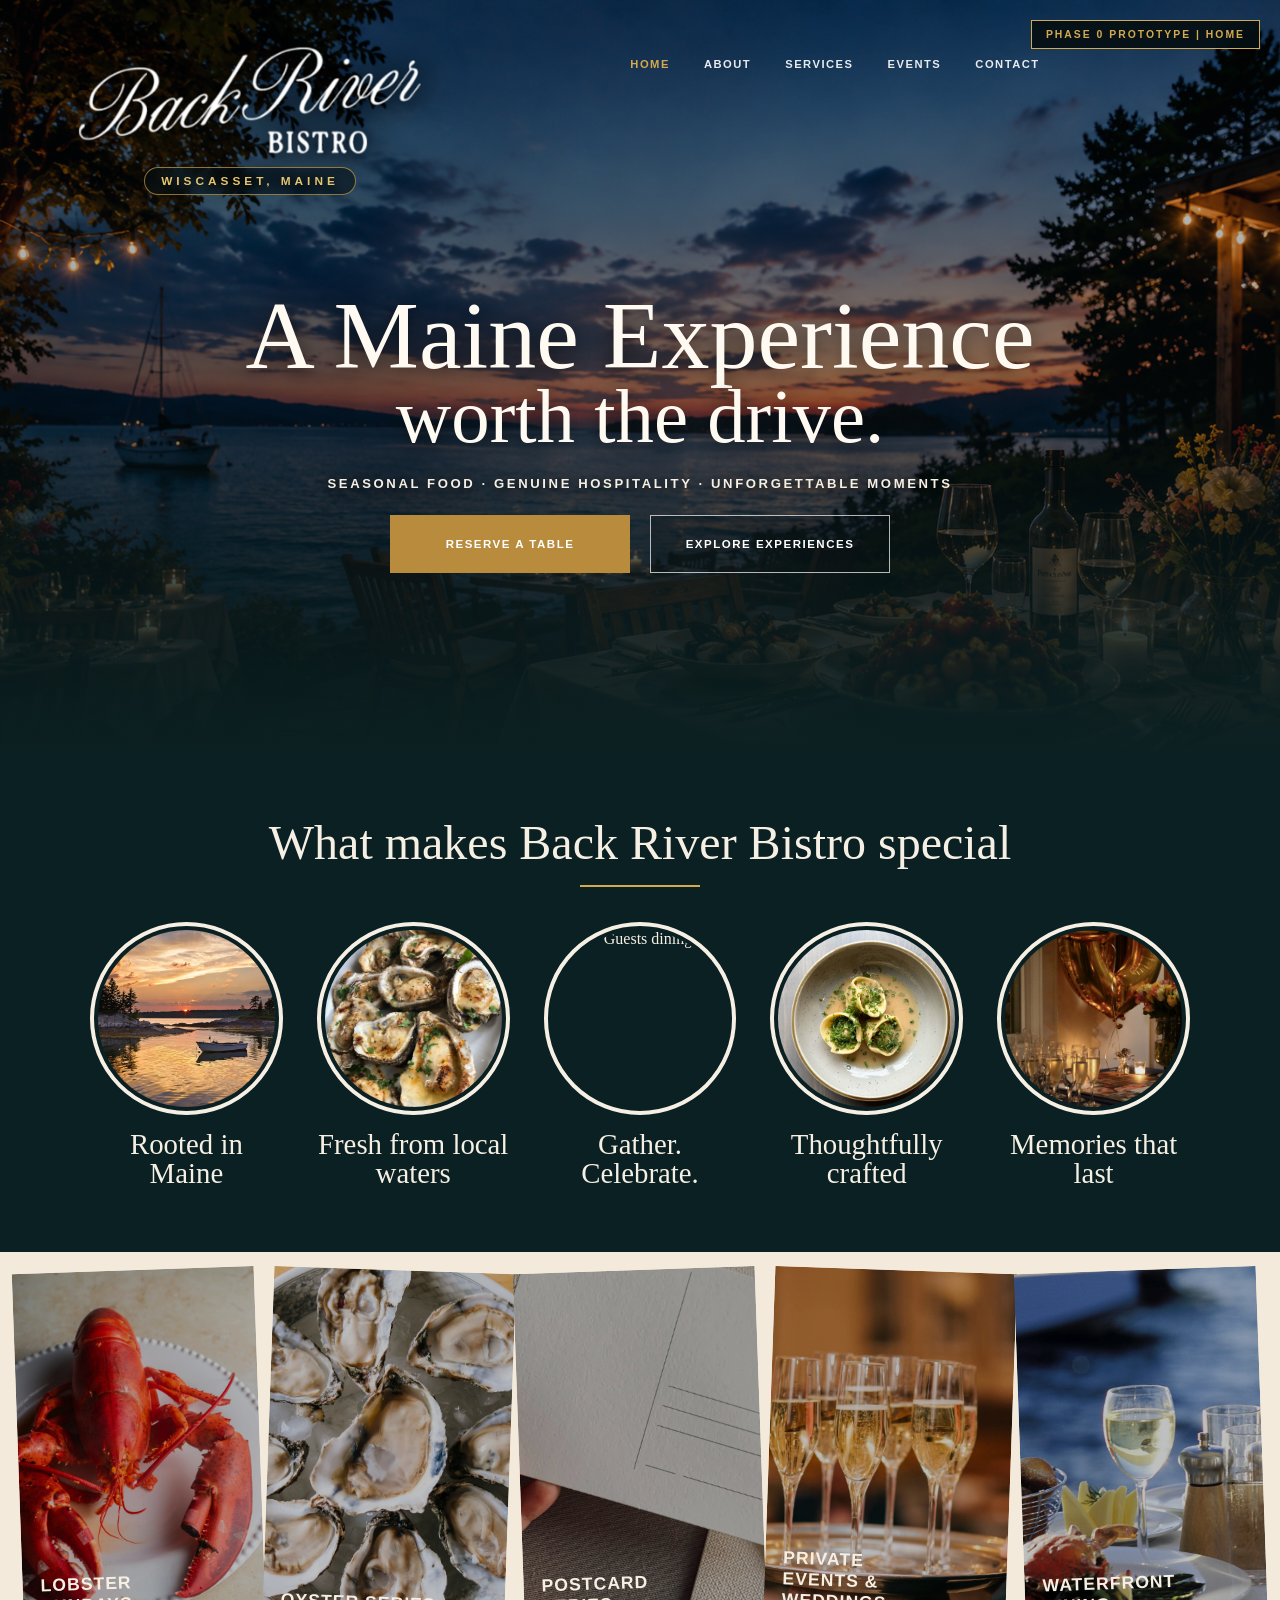
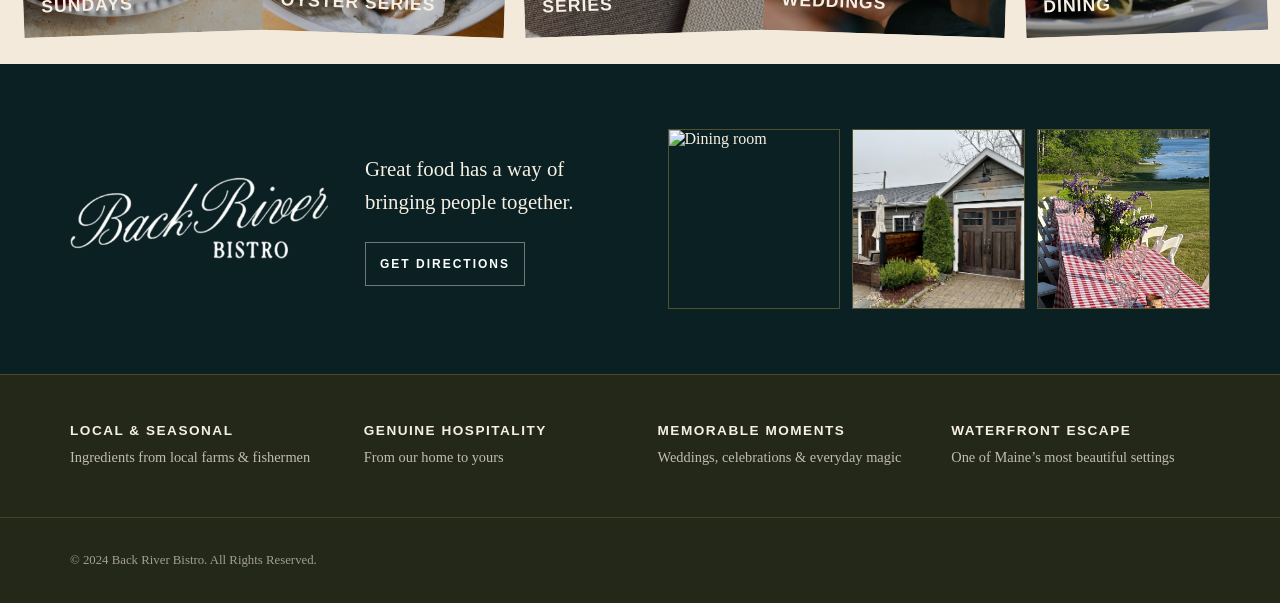
==== commit 5a8a74c3: "Refine responsive layouts and unify About page styling" ====
--- a/index.html
+++ b/index.html
@@ -60,7 +60,9 @@
     <main>
         <section class="special-section">
             <h2 class="special-title">
-                What makes Back River Bistro special
+                <span class="mobile-title-line">What makes</span>
+                <span class="mobile-title-line">Back River Bistro</span>
+                <span class="mobile-title-line">special</span>
             </h2>
 
             <div class="special-grid">
--- a/css/brb_style.css
+++ b/css/brb_style.css
@@ -1014,11 +1014,22 @@
         padding: 45px 24px;
     }
 
-    .special-section h2 {
-    max-width: 280px;
-    margin: 0 auto 22px;
-    line-height: 1.15;
-}
+    .special-title{
+        max-width: 340px;
+        margin: 0 auto 26px;
+        font-size: 2.85rem;
+        line-height: 1.28;
+        text-align: center;
+        text-wrap: balance;
+    }
+
+    .special-title .mobile-title-line {
+        display: block;
+    }
+
+    .special-title .mobile-title-line + .mobile-title-line {
+        margin-top: 6px;
+    }
 
     .special-grid,
     .experience-strip,
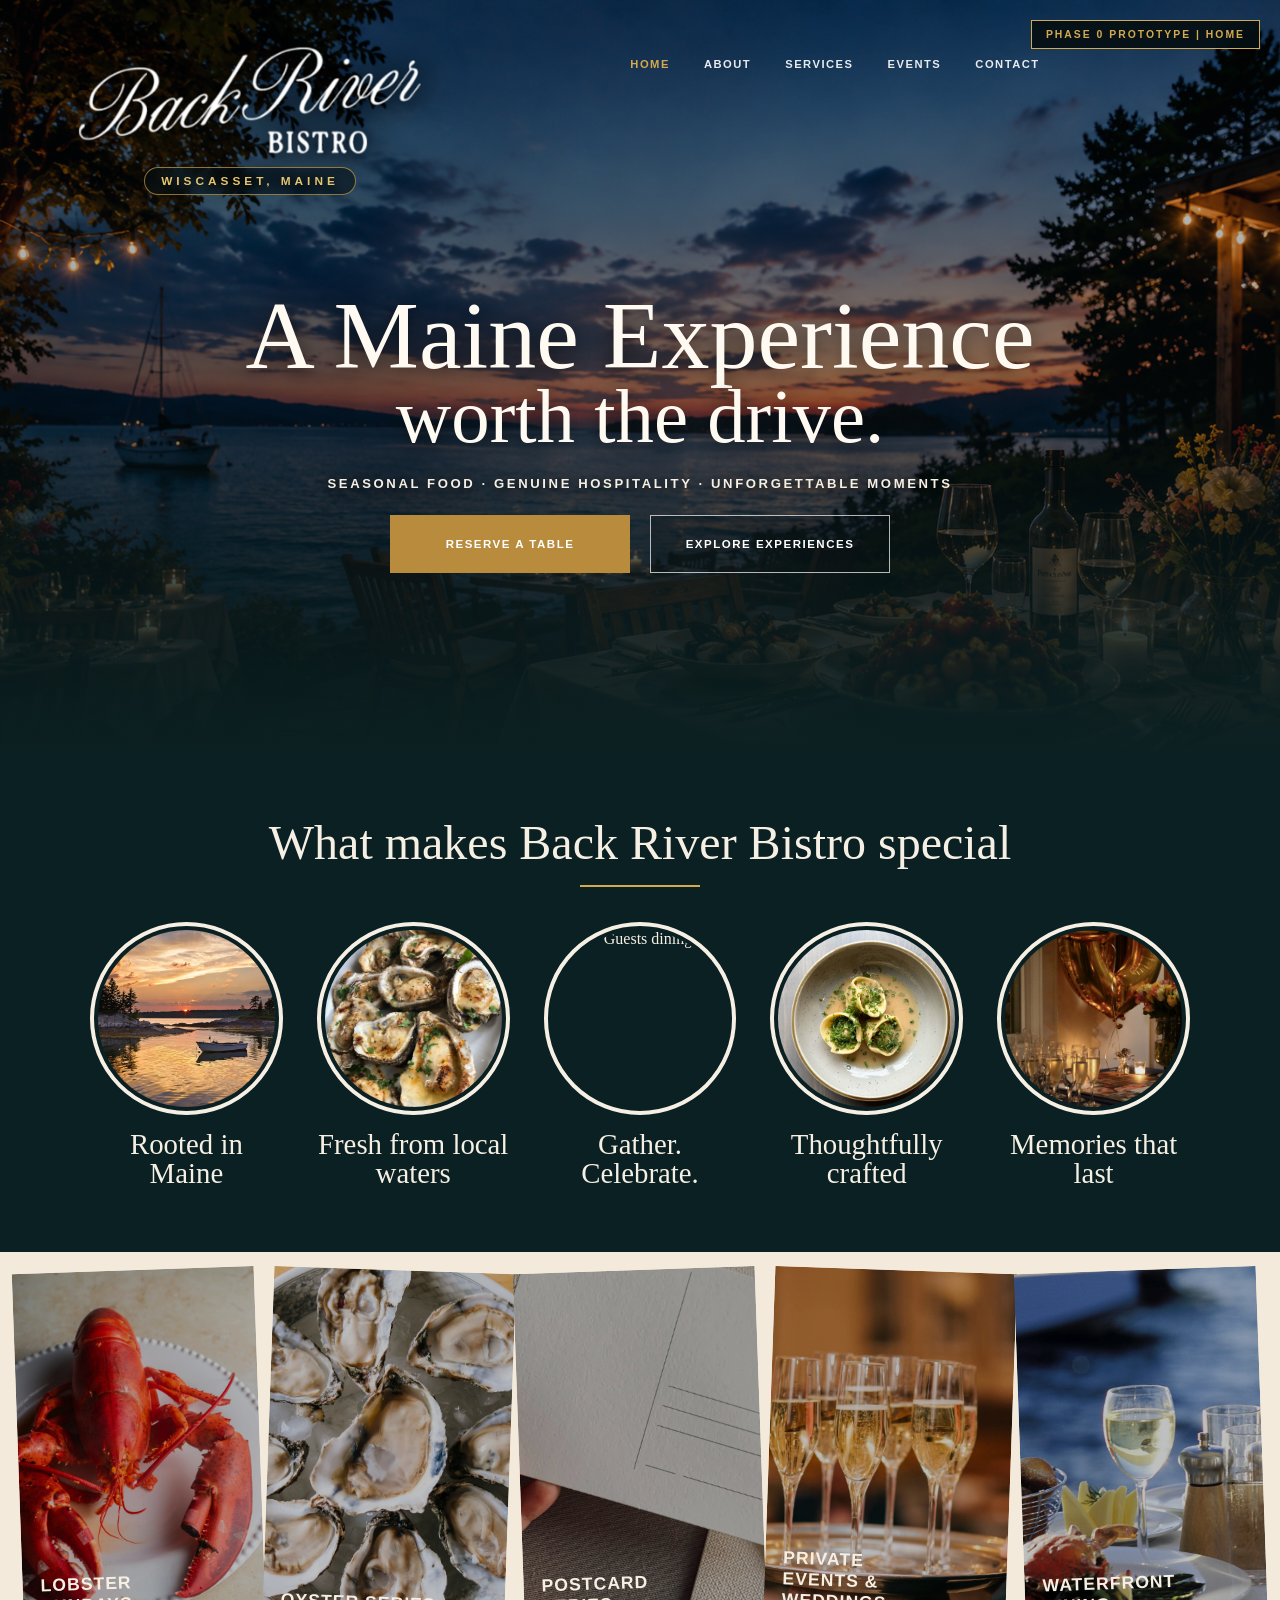
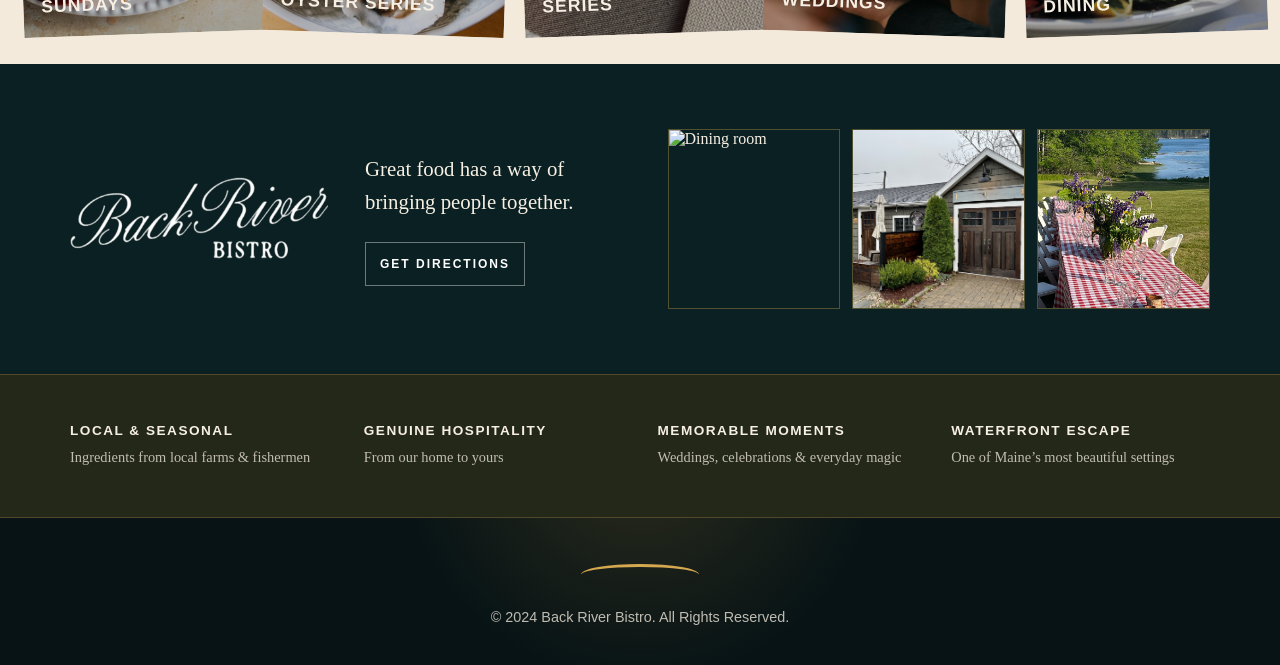
==== commit cfe36b8c: "Complete Services page layout and responsive design" ====
--- a/index.html
+++ b/index.html
@@ -31,7 +31,7 @@
                 <ul class="nav-links">
                     <li><a href="index.html" class="active">Home</a></li>
                     <li><a href="about.html">About</a></li>
-                    <li><a href="services.html">Services</a></li>
+                    <li><a href="service.html">Services</a></li>
                     <li><a href="events.html">Events</a></li>
                     <li><a href="contact.html">Contact</a></li>
                 </ul>
@@ -176,8 +176,8 @@
 
     </main>
 
-    <footer>
+    <footer class="service-footer">
         <p>© 2024 Back River Bistro. All Rights Reserved.</p>
     </footer>
 </body>
-</html>+</html>
--- a/css/brb_style.css
+++ b/css/brb_style.css
@@ -783,6 +783,510 @@
     color: var(--text-muted);
 }
 
+/* =========================
+   service / MENU PAGE
+========================= */
+
+.service-hero {
+    min-height: 620px;
+    position: relative;
+    padding: 34px 60px 78px;
+    background:
+        linear-gradient(90deg, rgba(0,5,7,.96) 0%, rgba(0,5,7,.78) 34%, rgba(0,5,7,.35) 65%, rgba(0,5,7,.45) 100%),
+        linear-gradient(180deg, rgba(0,0,0,.12), rgba(0,0,0,.65)),
+        url("../assets/service/services_hero.png") right center/cover no-repeat;
+    overflow: hidden;
+}
+
+.service-hero .navbar {
+    max-width: 1260px;
+    grid-template-columns: 250px 1fr auto;
+    gap: 34px;
+}
+
+.service-hero .logo {
+    width: 250px;
+    align-items: flex-start;
+    padding-top: 0;
+}
+
+.service-hero .logo-img {
+    width: 225px;
+}
+
+.service-hero .logo-tagline {
+    display: none;
+}
+
+.service-hero .nav-links {
+    margin-top: 18px;
+    gap: 42px;
+    font-size: .72rem;
+    letter-spacing: 2px;
+}
+
+.service-hero .nav-links .active {
+    position: relative;
+}
+
+.service-hero .nav-links .active::after {
+    content: "";
+    position: absolute;
+    left: 50%;
+    bottom: -13px;
+    width: 68px;
+    height: 2px;
+    background: var(--gold-light);
+    transform: translateX(-50%);
+}
+
+.service-hero .hero-buttons {
+    margin-top: 0;
+}
+
+.service-hero .btn-primary {
+    min-width: 190px;
+    height: 54px;
+    border-radius: 2px;
+}
+
+.service-hero-content {
+    max-width: 720px;
+    margin: 105px 0 0;
+    text-align: left;
+    position: relative;
+    z-index: 3;
+}
+
+.service-hero-content .eyebrow {
+    color: var(--gold-light);
+    font-size: clamp(3rem, 4.6vw, 4.2rem);
+    margin-bottom: 20px;
+    text-shadow: 0 4px 16px rgba(0,0,0,.78);
+}
+
+.service-hero-content h1 {
+    max-width: 760px;
+    font-size: clamp(3.8rem, 5.8vw, 5.5rem);
+    font-weight: 400;
+    line-height: 1.05;
+    color: var(--cream);
+    text-shadow: 0 4px 26px rgba(0,0,0,.86);
+}
+
+.service-hero-content p:not(.eyebrow) {
+    max-width: 480px;
+    margin-top: 26px;
+    font-family: var(--font-sans);
+    font-size: 1.08rem;
+    line-height: 1.7;
+    color: rgba(255,255,255,.9);
+}
+
+/* MENU TABS */
+
+.menu-tabs {
+    background: var(--cream);
+    display: grid;
+    grid-template-columns: repeat(4, 1fr);
+    text-align: center;
+    border-bottom: 1px solid rgba(128,99,52,.28);
+}
+
+.menu-tabs a {
+    position: relative;
+    padding: 28px 20px;
+    font-family: var(--font-sans);
+    font-size: .78rem;
+    font-weight: 700;
+    letter-spacing: 2px;
+    text-transform: uppercase;
+    color: var(--text-dark);
+}
+
+.menu-tabs a + a::before {
+    content: "";
+    position: absolute;
+    left: 0;
+    top: 50%;
+    width: 1px;
+    height: 26px;
+    background: rgba(91,69,38,.25);
+    transform: translateY(-50%);
+}
+
+.menu-tabs a:hover {
+    background: var(--gold);
+    color: var(--white);
+}
+
+/* INTRO */
+
+.service-intro {
+    display:grid;
+    grid-template-columns:52% 48%;
+    background:var(--cream);
+}
+
+.service-intro-text {
+    padding: 90px 70px;
+}
+
+.service-intro-text .eyebrow,
+.private-dining-text .eyebrow {
+    font-family: var(--font-sans);
+    font-size: .82rem;
+    font-weight: 700;
+    letter-spacing: 2px;
+    line-height: 1.2;
+    text-transform: uppercase;
+    color: var(--gold);
+    margin-bottom: 22px;
+}
+
+.service-intro-text .eyebrow::after,
+.private-dining-text .eyebrow::after {
+    width: 42px;
+    margin-top: 10px;
+}
+
+.service-intro-text h2 {
+    font-size: clamp(2.7rem, 4vw, 3.6rem);
+    font-weight: 400;
+    line-height: 1.08;
+    margin-bottom: 24px;
+    color: var(--text-dark);
+}
+
+.service-intro-text p:not(.eyebrow) {
+    max-width: 420px;
+    font-family: var(--font-sans);
+    font-size: .98rem;
+    line-height: 1.8;
+    color: #222;
+    margin-bottom: 32px;
+}
+
+.service-intro-text .text-link {
+    font-family: var(--font-sans);
+    font-size: .82rem;
+    font-weight: 700;
+    letter-spacing: 2px;
+    text-transform: uppercase;
+    color: var(--text-dark);
+}
+
+.service-intro-text .text-link:hover {
+    color: var(--gold);
+}
+
+.service-intro-image {
+    position: relative;
+    height: 520px;
+    overflow: hidden;
+    display: flex;
+    align-items: center;
+    justify-content: flex-end;
+    background:
+        linear-gradient(90deg, rgba(246,239,227,.95) 0%, rgba(246,239,227,.55) 40%, rgba(246,239,227,0) 100%);
+}
+
+.service-intro-image img {
+    width: 100%;
+    height: 100%;
+    object-fit: cover;
+
+}
+
+.service-intro-image::before{
+    content:"";
+    position:absolute;
+    inset:0;
+
+    background:
+        linear-gradient(
+            90deg,
+            var(--cream) 0%,
+            rgba(246,239,227,.95) 8%,
+            rgba(246,239,227,.70) 18%,
+            rgba(246,239,227,.30) 30%,
+            transparent 45%
+        );
+
+    pointer-events:none;
+}
+
+/* HIGHLIGHTS */
+
+.service-highlights {
+    background: var(--cream);
+    color: var(--text-dark);
+    padding: 42px 70px 54px;
+    display: grid;
+    grid-template-columns: repeat(4, 1fr);
+    gap: 0;
+    text-align: center;
+    border-top: 1px solid rgba(128,99,52,.2);
+    border-bottom: 1px solid rgba(128,99,52,.25);
+}
+
+.service-highlights div {
+    padding: 8px 34px 0;
+    min-height: 150px;
+}
+
+.service-highlights div + div {
+    border-left: 1px solid rgba(91,69,38,.23);
+}
+
+.service-highlights div::before {
+    content: "";
+    width: 46px;
+    height: 46px;
+    margin: 0 auto 18px;
+    display: block;
+    background: var(--gold);
+    opacity: .90;
+    -webkit-mask: var(--service-icon) center / contain no-repeat;
+    mask: var(--service-icon) center / contain no-repeat;
+}
+
+.service-highlights div:nth-child(1)::before {
+    --service-icon: url("data:image/svg+xml,%3Csvg xmlns='http://www.w3.org/2000/svg' viewBox='0 0 64 64' fill='none' stroke='black' stroke-width='3.5' stroke-linecap='round' stroke-linejoin='round'%3E%3Cpath d='M32 54V27'/%3E%3Cpath d='M32 38c-9-1-16-8-18-18 10 1 17 7 18 18Z'/%3E%3Cpath d='M32 32c9-1 16-8 18-18-10 1-17 7-18 18Z'/%3E%3Cpath d='M24 54h16'/%3E%3C/svg%3E");
+}
+
+.service-highlights div:nth-child(2)::before {
+    --service-icon: url("data:image/svg+xml,%3Csvg xmlns='http://www.w3.org/2000/svg' viewBox='0 0 64 64' fill='none' stroke='black' stroke-width='3.5' stroke-linecap='round' stroke-linejoin='round'%3E%3Cpath d='M32 56V10'/%3E%3Cpath d='M32 18c-8 0-13 4-17 10 8 0 13-4 17-10Z'/%3E%3Cpath d='M32 28c8 0 13-4 17-10-8 0-13 4-17 10Z'/%3E%3Cpath d='M32 38c-8 0-13 4-17 10 8 0 13-4 17-10Z'/%3E%3Cpath d='M32 48c8 0 13-4 17-10-8 0-13 4-17 10Z'/%3E%3C/svg%3E");
+}
+
+.service-highlights div:nth-child(3)::before {
+    --service-icon: url("data:image/svg+xml,%3Csvg xmlns='http://www.w3.org/2000/svg' viewBox='0 0 64 64' fill='none' stroke='black' stroke-width='3.5' stroke-linecap='round' stroke-linejoin='round'%3E%3Cpath d='M18 50h28'/%3E%3Cpath d='M20 50l3-22h18l3 22'/%3E%3Cpath d='M22 28h20'/%3E%3Cpath d='M27 28c0-7 10-7 10 0'/%3E%3Cpath d='M16 18l8 8'/%3E%3Cpath d='M48 18l-8 8'/%3E%3Cpath d='M16 14v8'/%3E%3Cpath d='M48 14v8'/%3E%3C/svg%3E");
+}
+
+.service-highlights div:nth-child(4)::before {
+    --service-icon: url("data:image/svg+xml,%3Csvg xmlns='http://www.w3.org/2000/svg' viewBox='0 0 64 64' fill='none' stroke='black' stroke-width='3.5' stroke-linecap='round' stroke-linejoin='round'%3E%3Cpath d='M24 10h16l-2 21a8 8 0 0 1-12 0L24 10Z'/%3E%3Cpath d='M25 23h14'/%3E%3Cpath d='M32 39v15'/%3E%3Cpath d='M24 54h16'/%3E%3C/svg%3E");
+}
+
+.service-highlights h4 {
+    font-family: var(--font-sans);
+    font-size: .82rem;
+    text-transform: uppercase;
+    letter-spacing: 2px;
+    color: var(--text-dark);
+    margin-bottom: 10px;
+}
+
+.service-highlights p {
+    max-width: 210px;
+    margin: 0 auto;
+    font-family: var(--font-sans);
+    font-size: .92rem;
+    line-height: 1.55;
+    color: #333;
+}
+
+/* LUNCH SECTION */
+
+.seasonal-lunch {
+    background: var(--cream);
+    color: var(--text-dark);
+    display: grid;
+    grid-template-columns: 52% 48%;
+    min-height: 430px;
+    border-bottom: 1px solid rgba(128, 99, 52, 0.25);
+    align-items: stretch;
+}
+
+.seasonal-lunch-image {
+    height: 100%;
+    overflow: hidden;
+    display: flex;
+}
+
+.seasonal-lunch-image img {
+    width: 100%;
+    height: 100%;
+    object-fit: cover;
+    object-position: center;
+    display: block;
+}
+
+.seasonal-lunch-text {
+    padding: 75px 70px;
+    display: flex;
+    flex-direction: column;
+    justify-content: center;
+}
+
+.seasonal-lunch-text .eyebrow {
+    font-family: var(--font-sans);
+    font-size: 0.82rem;
+    font-weight: 700;
+    letter-spacing: 2px;
+    text-transform: uppercase;
+    color: var(--gold);
+}
+
+.seasonal-lunch-text .eyebrow::after {
+    width: 42px;
+    margin-top: 10px;
+}
+
+.seasonal-lunch-text h2 {
+    max-width: 560px;
+    font-size: clamp(2.3rem, 3.4vw, 3.3rem);
+    font-weight: 400;
+    line-height: 1.12;
+    margin-bottom: 24px;
+}
+
+.seasonal-lunch-text p:not(.eyebrow) {
+    max-width: 520px;
+    font-family: var(--font-sans);
+    font-size: 0.98rem;
+    line-height: 1.8;
+    color: #333;
+    margin-bottom: 30px;
+}
+
+/* PRIVATE DINING CTA */
+
+.private-dining-cta {
+    background: #142014;
+    display: grid;
+    grid-template-columns: 38% 62%;
+    height: 360px;
+    overflow: hidden;
+    border-bottom: 2px solid var(--gold);
+}
+
+.private-dining-text {
+    padding: 60px 70px;
+    display: flex;
+    flex-direction: column;
+    justify-content: center;
+}
+
+.private-dining-text .eyebrow {
+    color: var(--gold-light);
+}
+
+.private-dining-text h2 {
+    max-width: 430px;
+    font-size: clamp(2rem, 3vw, 2.7rem);
+    font-weight: 400;
+    line-height: 1.16;
+    margin-bottom: 34px;
+    color: var(--cream);
+}
+
+.private-dining-text .small-outline-btn {
+    width: fit-content;
+    min-width: 205px;
+    height: 56px;
+    padding: 0 22px;
+    color: var(--white);
+    border-color: var(--gold-light);
+}
+
+.private-dining-image {
+    height: 100%;
+    overflow: hidden;
+}
+
+.private-dining-image img {
+    display: block;
+    width: 100%;
+    height: 100%;
+    object-fit: cover;
+    object-position: center;
+}
+
+/* CATERING SECTION */
+
+.catering-section {
+    background: var(--cream);
+    color: var(--text-dark);
+    text-align: center;
+    padding: 95px 60px;
+}
+
+.catering-section .eyebrow {
+    font-family: var(--font-sans);
+    font-size: .82rem;
+    font-weight: 700;
+    letter-spacing: 2px;
+    text-transform: uppercase;
+    color: var(--gold);
+    align-items: center;
+}
+
+.catering-section .eyebrow::after {
+    width: 42px;
+    margin-left: auto;
+    margin-right: auto;
+}
+
+.catering-section h2 {
+    max-width: 850px;
+    margin: 0 auto 24px;
+    font-size: clamp(2.4rem, 4vw, 3.6rem);
+    font-weight: 400;
+    line-height: 1.12;
+}
+
+.catering-section > p {
+    max-width: 720px;
+    margin: 0 auto;
+    font-family: var(--font-sans);
+    font-size: 1rem;
+    line-height: 1.8;
+    color: #333;
+}
+
+.catering-features {
+    max-width: 1000px;
+    margin: 55px auto;
+    display: grid;
+    grid-template-columns: repeat(4, 1fr);
+    gap: 22px;
+}
+
+.catering-features div {
+    padding: 26px 18px;
+    border: 1px solid rgba(128,99,52,.25);
+    font-family: var(--font-sans);
+    font-size: .78rem;
+    font-weight: 700;
+    letter-spacing: 2px;
+    text-transform: uppercase;
+    color: var(--text-dark);
+}
+
+/* service FOOTER */
+
+.service-footer {
+    background:
+        radial-gradient(circle at 50% -80px, rgba(184,139,61,.22), transparent 36%),
+        var(--dark);
+    padding: 46px 70px 40px;
+    border-top: 1px solid rgba(212,169,79,.35);
+    color: rgba(246,239,227,.76);
+    font-family: var(--font-sans);
+    font-size: .9rem;
+    text-align: center;
+}
+
+.service-footer::before {
+    content: "";
+    display: block;
+    width: 118px;
+    height: 18px;
+    margin: 0 auto 24px;
+    border-top: 3px solid var(--gold-light);
+    border-radius: 50%;
+}
+
 
 /* =========================
    RESPONSIVE
@@ -967,6 +1471,8 @@
         object-fit: cover;
         object-position: center;
     }
+
+
 }
 
 @media (max-width: 600px) {
@@ -1111,4 +1617,336 @@
         padding: 28px 24px;
         text-align: center;
     }
-}
+
+    .seasonal-lunch-image {
+        height: 240px;
+    }
+
+    .seasonal-lunch-text,
+    .catering-section {
+        padding: 48px 24px;
+    }
+
+    .seasonal-lunch-text h2,
+    .catering-section h2 {
+        font-size: 2rem;
+    }
+
+    .catering-features {
+        grid-template-columns: 1fr;
+        margin: 40px auto;
+    }
+}
+
+@media (max-width: 900px) {
+    .service-hero {
+        padding: 24px 28px 64px;
+        min-height: 640px;
+        background:
+            linear-gradient(180deg, rgba(0,5,7,.94) 0%, rgba(0,5,7,.72) 48%, rgba(0,5,7,.92) 100%),
+            url("../assets/service/services_hero.png") center/cover no-repeat;
+    }
+
+    .service-hero .navbar {
+        grid-template-columns: 1fr;
+        justify-items: center;
+        gap: 16px;
+    }
+
+    .service-hero .logo {
+        align-items: center;
+    }
+
+    .service-hero .logo-img {
+        width: 205px;
+    }
+
+    .service-hero .nav-links {
+        gap: 20px 24px;
+        margin-top: 8px;
+    }
+
+    .service-hero .nav-links .active::after {
+        bottom: -10px;
+        width: 56px;
+    }
+
+    .service-hero .btn-primary {
+        min-height: 50px;
+    }
+
+    .service-hero-content {
+        max-width: 660px;
+        margin: 70px auto 0;
+        text-align: center;
+    }
+
+    .service-hero-content .eyebrow {
+        align-items: center;
+    }
+
+    .service-hero-content p:not(.eyebrow) {
+        max-width: 520px;
+        margin-left: auto;
+        margin-right: auto;
+    }
+
+    .prototype-ribbon {
+        top: 14px;
+        right: 14px;
+        max-width: calc(100vw - 28px);
+        padding: 7px 11px;
+        font-size: .58rem;
+        letter-spacing: 1.5px;
+    }
+
+    .menu-tabs,
+    .service-intro,
+    .private-dining-cta {
+        grid-template-columns: 1fr;
+    }
+
+    .private-dining-cta {
+        height: auto;
+        min-height: 0;
+        overflow: visible;
+    }
+
+    .menu-tabs {
+        grid-template-columns: repeat(2, 1fr);
+    }
+
+    .menu-tabs a {
+        padding: 22px 14px;
+        font-size: .72rem;
+        letter-spacing: 1.6px;
+    }
+
+    .menu-tabs a:nth-child(3)::before {
+        display: none;
+    }
+
+    .service-intro {
+        background: var(--cream);
+        min-height: 0;
+    }
+
+    .service-intro-text,
+    .private-dining-text {
+        padding: 58px 34px;
+        text-align: center;
+        align-items: center;
+    }
+
+    .service-intro-text p:not(.eyebrow),
+    .private-dining-text h2 {
+        margin-left: auto;
+        margin-right: auto;
+    }
+
+    .service-intro-image {
+        min-height: 0;
+        padding: 0;
+        aspect-ratio: 16 / 11;
+        justify-content: center;
+        background: var(--cream);
+    }
+
+    .service-intro-image img {
+        width: 100%;
+        height: 100%;
+        max-height: none;
+        object-fit: cover;
+    }
+
+    .service-highlights {
+        grid-template-columns: repeat(2, 1fr);
+        padding: 38px 24px 44px;
+    }
+
+    .service-highlights div {
+        padding: 22px 24px;
+        min-height: 0;
+    }
+
+    .service-highlights div:nth-child(3) {
+        border-left: 0;
+    }
+
+    .service-highlights div:nth-child(n + 3) {
+        border-top: 1px solid rgba(91,69,38,.18);
+    }
+
+    .private-dining-image {
+        min-height: 0;
+        padding: 0;
+        aspect-ratio: 16 / 11;
+    }
+
+    .private-dining-image img {
+        width: 100%;
+        height: 100%;
+        max-height: none;
+        object-fit: cover;
+    }
+
+    .seasonal-lunch {
+        grid-template-columns: 1fr;
+        min-height: 0;
+    }
+
+    .seasonal-lunch-image {
+        height: auto;
+        aspect-ratio: 16 / 10;
+    }
+
+    .seasonal-lunch-text,
+    .catering-section {
+        padding: 58px 34px;
+        text-align: center;
+        align-items: center;
+    }
+
+    .seasonal-lunch-text p:not(.eyebrow),
+    .catering-section > p {
+        margin-left: auto;
+        margin-right: auto;
+    }
+
+    .catering-features {
+        grid-template-columns: repeat(2, 1fr);
+        gap: 16px;
+        margin: 42px auto;
+    }
+
+    .service-footer {
+        padding: 40px 28px 34px;
+    }
+}
+
+@media (max-width: 600px) {
+    .service-hero {
+        min-height: 620px;
+        padding: 18px 20px 52px;
+    }
+
+    .service-hero .nav-links {
+        gap: 12px 16px;
+        font-size: .62rem;
+        letter-spacing: 1.2px;
+    }
+
+    .service-hero .hero-buttons {
+        width: 100%;
+    }
+
+    .service-hero .btn-primary {
+        width: 100%;
+        max-width: 260px;
+    }
+
+    .service-hero-content {
+        margin-top: 56px;
+    }
+
+    .service-hero-content .eyebrow {
+        font-size: 2.45rem;
+        margin-bottom: 16px;
+    }
+
+    .service-hero-content h1 {
+        font-size: clamp(2.45rem, 13vw, 3rem);
+        line-height: 1.04;
+    }
+
+    .service-hero-content p:not(.eyebrow) {
+        font-size: .95rem;
+        line-height: 1.65;
+        margin-top: 22px;
+    }
+
+    .menu-tabs {
+        grid-template-columns: 1fr;
+    }
+
+    .menu-tabs a {
+        padding: 17px 18px;
+    }
+
+    .menu-tabs a::before {
+        display: none;
+    }
+
+    .service-intro-text,
+    .private-dining-text {
+        padding: 46px 24px;
+    }
+
+    .service-intro-text h2 {
+        font-size: 2.25rem;
+        line-height: 1.1;
+    }
+
+    .service-highlights {
+        grid-template-columns: 1fr;
+        padding: 26px 24px 32px;
+    }
+
+    .service-highlights div {
+        min-height: 0;
+        padding: 24px 10px;
+        border-left: 0;
+    }
+
+    .service-highlights div + div {
+        border-left: 0;
+        border-top: 1px solid rgba(91,69,38,.24);
+    }
+
+    .seasonal-lunch-image {
+        height: auto;
+        aspect-ratio: 4 / 3;
+    }
+
+    .seasonal-lunch-text,
+    .catering-section {
+        padding: 46px 24px;
+    }
+
+    .seasonal-lunch-text h2,
+    .catering-section h2 {
+        font-size: 2rem;
+        line-height: 1.12;
+    }
+
+    .catering-features {
+        grid-template-columns: 1fr;
+        gap: 12px;
+        margin: 34px auto;
+    }
+
+    .catering-features div {
+        padding: 20px 16px;
+    }
+
+    .service-intro-image {
+        aspect-ratio: 4 / 3;
+    }
+
+    .private-dining-image {
+        aspect-ratio: 4 / 3;
+    }
+
+    .private-dining-text h2 {
+        font-size: 1.8rem;
+    }
+
+    .service-footer {
+        padding: 34px 20px 30px;
+        font-size: .82rem;
+    }
+
+    .service-footer::before {
+        margin-bottom: 18px;
+    }
+}
